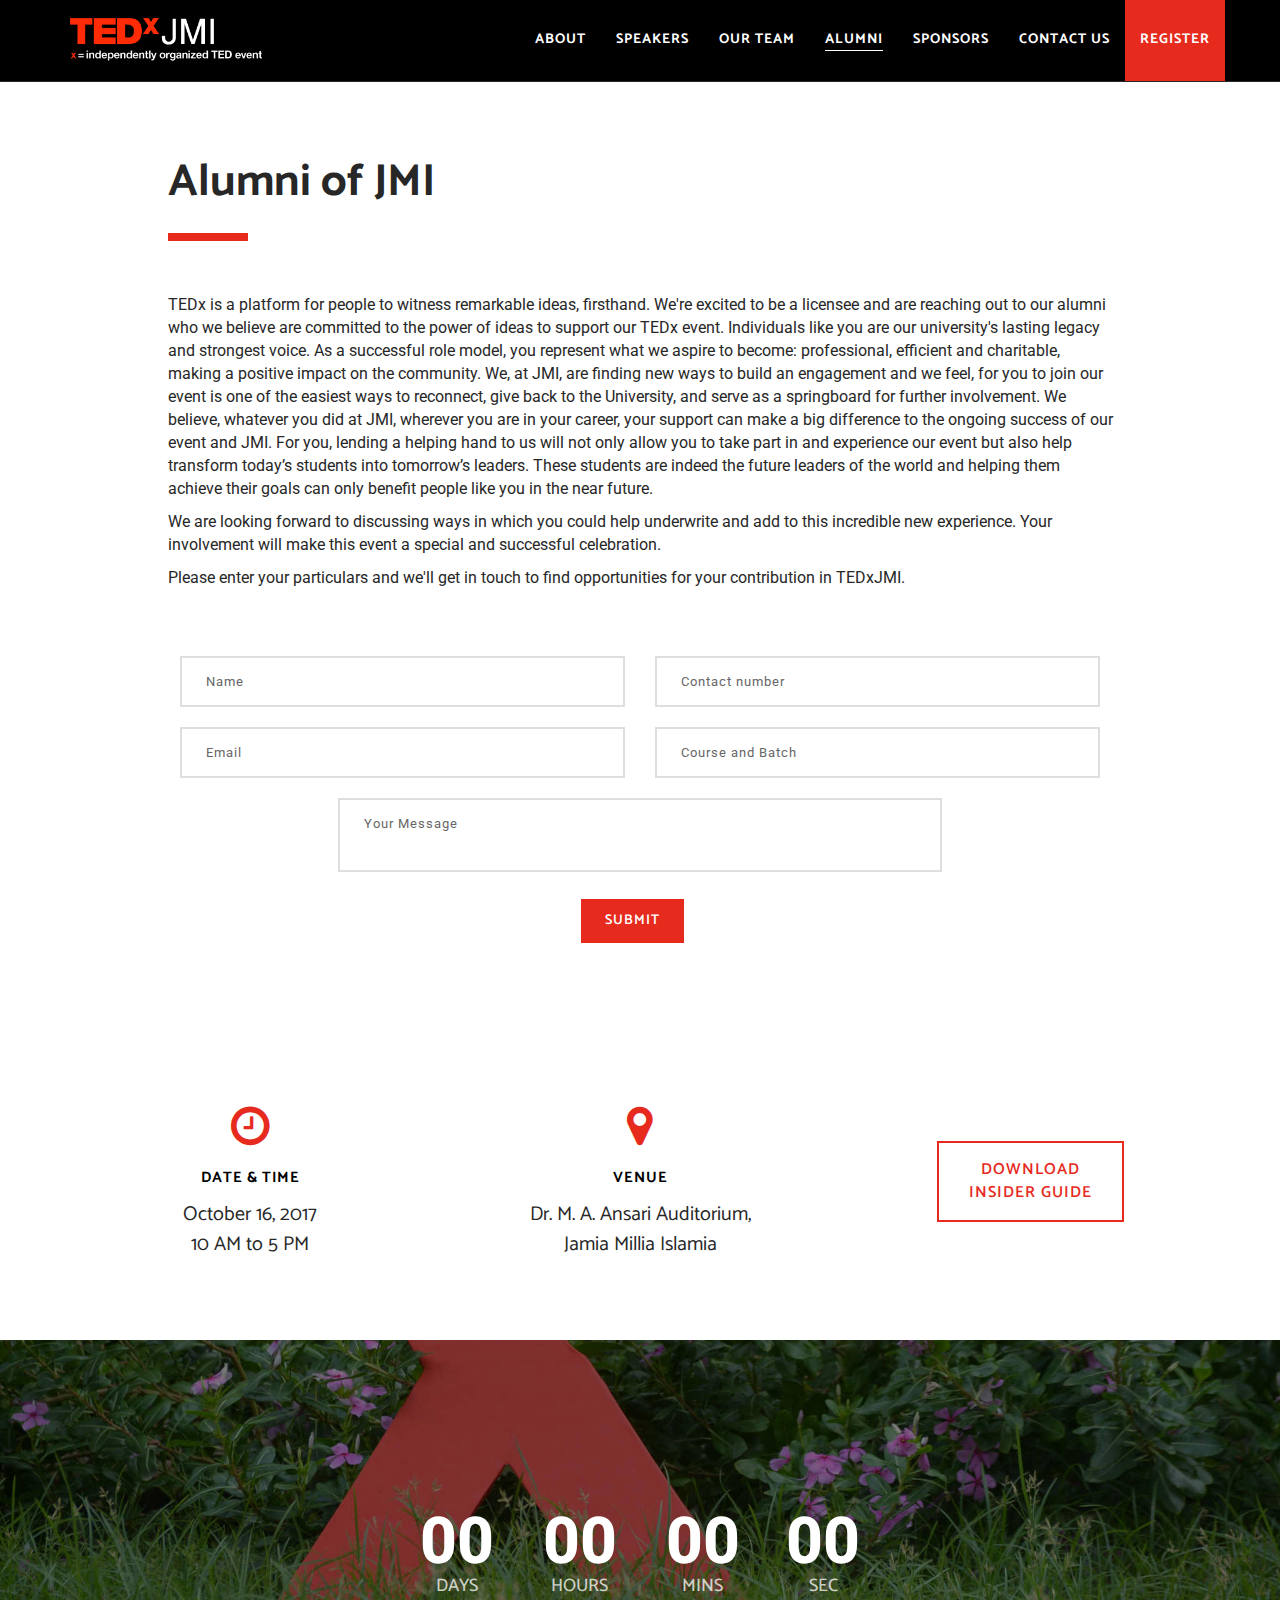
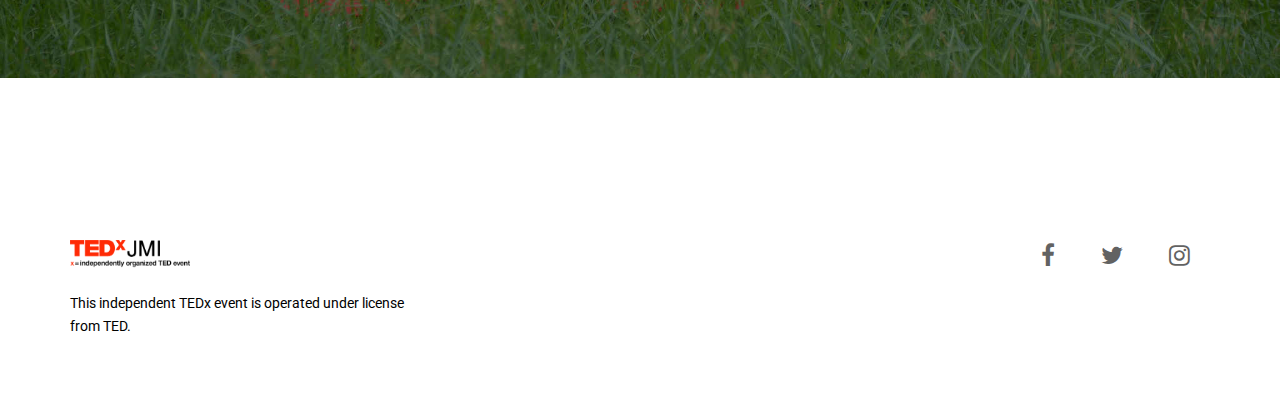
==== alumni/index.html @ 369f1b15 "Initial commit" ====
<!--
 _____ _____ ____          _ __  __ ___
|_   _| ____|  _ \__  __  | |  \/  |_ _|
  | | |  _| | | | \ \/ /  | | |\/| || |
  | | | |___| |_| |>  < |_| | |  | || |
  |_| |_____|____//_/\_\___/|_|  |_|___|

Event website by Syed Faheel Ahmad (github.com/faheel)
-->

<!DOCTYPE html>
<!--[if lt IE 7]>      <html class="no-js lt-ie9 lt-ie8 lt-ie7" lang="en"> <![endif]-->
<!--[if IE 7]>         <html class="no-js lt-ie9 lt-ie8" lang="en"> <![endif]-->
<!--[if IE 8]>         <html class="no-js lt-ie9" lang="en"> <![endif]-->
<!--[if gt IE 8]><!-->
<html class="no-js" lang="en">
<!--<![endif]-->

<head>
  <meta charset="utf-8">
  <meta name="viewport" content="width=device-width, initial-scale=1.0, maximum-scale=1">
  <meta http-equiv="X-UA-Compatible" content="IE=edge">

  <!-- Title, icon, description and keywords -->
  <title>Alumni of JMI | TEDxJMI</title>
  <link rel="shortcut icon" href="../res/images/favicon.ico">
  <meta name="description" content="Alumni of JMI. TEDxJMI, x = independently organised TED event. Igniting Minds. This October, at Jamia Millia Islamia.">
  <meta name="keywords" content="TEDx, JMI, Jamia Millia Islamia, New Delhi, event, talks">

  <!-- Social media tags -->
  <!-- Open Graph -->
  <meta property="og:title" content="Alumni of JMI">
  <meta property="og:description" content="TEDxJMI - Igniting Minds. This October, at Jamia Millia Islamia.">
  <meta property="og:image" content="https://tedxjmi.com/res/images/logos/light-social.jpg">
  <meta property="og:url" content="https://tedxjmi.com/alumni">
  <!-- Twitter -->
  <meta name="twitter:card" content="summary_large_image">
  <meta name="twitter:site" content="@TEDx_JMI">
  <!-- Google+ -->
  <meta itemprop="name" content="Alumni of JMI">
  <meta itemprop="description" content="TEDxJMI - Igniting Minds. This October, at Jamia Millia Islamia.">
  <meta itemprop="image" content="https://tedxjmi.com/res/images/logos/light-social.jpg">

  <!-- Browser themes -->
  <meta name="theme-color" content="#000">

  <!-- Bootstrap -->
  <link rel="stylesheet" href="../res/css/bootstrap.min.css">

  <!-- Font Icons -->
  <link rel="stylesheet" href="../res/css/font-awesome.min.css">

  <!-- Plugins -->
  <link rel="stylesheet" href="../res/css/flickity.min.css">
  <link rel="stylesheet" href="../res/css/magnific-popup.css">

  <!-- Main styles -->
  <link rel="stylesheet" href="../res/css/main.css">
  <link rel="stylesheet" href="../res/css/style.css">

  <!-- Color skin -->
  <link rel="stylesheet" href="../res/css/color_red.css">

  <!-- Modernizr JS for IE8 support of HTML5 elements and media queries -->
  <!--[if lt IE 8]>
  <script src="../res/js/modernizr.min.js"></script>
  <![endif]-->
</head>

<body id="page-top">
  <!-- Navigation Start -->
  <nav id="navigation" class="navbar navbar-fixed-top navbar-dark">
    <div class="container">
      <div class="row">
        <div class="navbar-header col-lg-3">
          <button type="button" class="navbar-toggle collapsed" data-toggle="collapse" data-target="#navbar">
            <span class="sr-only">Toggle navigation</span>
            <span class="icon-bar"></span>
            <span class="icon-bar"></span>
            <span class="icon-bar"></span>
          </button>

          <a class="navbar-brand font-family-alt letter-spacing-1 text-extra-large text-uppercase" href="/">
            <img class="logo-navbar-dark" src="../res/images/logos/dark.png" alt=""/>
            <img class="logo-navbar-white" src="../res/images/logos/light.png" alt=""/>
          </a>
        </div>
        <!-- //.navbar-header -->

        <div id="navbar" class="navbar-collapse collapse col-lg-9 pull-right">
          <ul class="nav navbar-nav font-family-alt letter-spacing-1 text-uppercase font-weight-700">
            <li><a href="/" class="line-height-unset">About</a></li>
            <li><a href="/speakers/" class="line-height-unset">Speakers</a></li>
            <li><a href="/our-team/" class="line-height-unset">Our Team</a></li>
            <li><a href="#page-top" class="page-scroll">Alumni</a></li>
            <li><a href="/sponsors/" class="line-height-unset">Sponsors</a></li>
            <li><a href="/contact/" class="line-height-unset">Contact Us</a></li>
            <li class="bg-base-color">
              <a href="/register/" class="line-height-unset width-100">
                Register
              </a>
            </li>
          </ul>
        </div>
        <!-- //.navbar-collapse -->
      </div>
      <!-- //.row -->
    </div>
    <!-- //.container -->
  </nav>
  <!-- //Navigation End -->



  <!-- Section - Alumni Start -->
  <section id="alumni" class="bg-white">
    <div class="container">
      <div class="row no-padding-rl">
        <div class="col-md-10 col-md-offset-1">
          <h2 class="font-family-alt font-weight-700 sm-title-large title-extra-large-2 text-gray-dark-2">
            Alumni of JMI
          </h2>
          <span class="bg-base-color xs-margin-6 xs-no-margin-rl margin-3 no-margin-rl separator-line-extra-thick-long"></span>

          <br>
          <div class="text-gray-dark-2">
            <p>TEDx is a platform for people to witness remarkable ideas, firsthand.
            We're excited to be a  licensee and are reaching out to our alumni who
            we believe are committed to the power of ideas to support our TEDx event.
            Individuals like you are our university's lasting legacy and strongest
            voice. As a successful role model, you represent what we aspire to
            become: professional, efficient and charitable, making a positive impact
            on the community. We, at JMI, are finding new ways to build an engagement
            and we feel, for you to join our event is one of the easiest ways to
            reconnect, give back to the University, and serve as a springboard for
            further involvement. We believe, whatever you did at JMI, wherever you
            are in your career, your support can make a big difference to the ongoing
            success of our event and JMI. For you, lending a helping hand to us
            will not only allow you to take part in and experience our event but
            also help transform today’s students into tomorrow’s leaders. These
            students are indeed the future leaders of the world and helping them
            achieve their goals can only benefit people like you in the near future.</p>

            <p>We are looking forward to discussing ways in which you could help underwrite
            and add to this incredible new experience. Your involvement will make
            this event a special and successful celebration.</p>

            <p>Please enter your particulars and we'll get in touch to find opportunities
            for your contribution in TEDxJMI.</p>
          </div>
        </div>
        <!-- //.col-md-10 -->
      </div>
      <!-- //.row -->

      <div class="row margin-5 no-margin-rl no-margin-bottom">
        <div class="col-md-10 col-md-offset-1">

          <form name="alumni" action="thank-you" method="post" netlify>
            <div class="row">
              <div class="col-sm-6">
                <input type="text" placeholder="Name" name="name" required>
                <input type="email" placeholder="Email" name="email" required>
              </div>
              <!-- //.col-md-6 -->

              <div class="col-sm-6">
                <input type="text" placeholder="Contact number" name="phone" required>
                <input type="text" placeholder="Course and Batch" name="course-and-batch" required>
              </div>
              <!-- //.col-md-6 -->
            </div>
            <!-- //.row -->

            <div class="row">
              <div class="col-sm-8 col-sm-offset-2">
                <textarea placeholder="Your Message" name="message" required></textarea>
              </div>
              <!-- //.col-md-6 -->
            </div>
            <!-- //.row -->

            <div class="row text-center">
              <button type="submit" class="btn btn-base-color btn-medium">
                Submit
              </button>
            </div>
            <!-- //.row -->
          </form>
        </div>
        <!-- //.col-md-10 -->
      </div>
      <!-- //.row -->
    </div>
    <!-- //.container -->
  </section>
  <!-- //Section - Alumni End -->



  <!-- Section - Event banner start -->
  <section id="event-banner" class="bg-white pull-up">
    <div class="container">
      <div class="row">
        <div class="col-sm-4 text-center">
          <i class="fa fa-clock-o display-block text-base-color title-extra-large-2"></i>
          <span class="display-block font-family-alt font-weight-700 letter-spacing-1 margin-5 no-margin-bottom no-margin-rl text-large text-uppercase">
            Date &amp; Time
          </span>
          <p class="margin-3 font-family-alt no-margin-bottom no-margin-rl title-small text-gray-dark-2">
            October 16, 2017<br>
            10 AM to 5 PM
          </p>
        </div>
        <!-- //.col-sm-4 -->

        <div class="col-sm-4 xs-margin-8 xs-no-margin-bottom xs-no-margin-rl text-center">
          <i class="fa fa-map-marker display-block text-base-color title-extra-large-2"></i>
          <span class="display-block font-family-alt font-weight-700 letter-spacing-1 margin-5 no-margin-bottom no-margin-rl text-large text-uppercase">
            Venue
          </span>
          <p class="margin-3 font-family-alt no-margin-bottom no-margin-rl title-small text-gray-dark-2">
            Dr. M. A. Ansari Auditorium,<br>
            Jamia Millia Islamia
          </p>
        </div>
        <!-- //.col-sm-4 -->

        <div id="banner-registration" class="col-sm-4 xs-margin-8 xs-no-margin-bottom xs-no-margin-rl text-center">
          <a href="/res/insider_guide.pdf" class="btn btn-outline-base-color sm-btn-medium btn-large no-margin-rl">
            <span>Download<br>insider guide</span>
          </a>
        </div>
        <!-- //.col-sm-4 -->
      </div>
      <!-- //.row -->
    </div>
  </section>
  <!-- //Section - Event banner end -->



  <!-- Section - Parallax banner start -->
  <section id="home-bg-parallax" class="height-50 no-padding overflow-hidden width-100">
    <!-- BG Parallax -->
    <div class="bg-parallax bg-overlay-black-5 width-100"></div>

    <div class="display-table height-100 position-absolute position-top position-left width-100">
      <div class="display-table-cell vertical-align-middle">
        <div class="container">
          <div class="row">
            <div class="countdown-timer">
              <div class="days">
                <span class="value">00</span>
                <span class="label">DAYS</span>
              </div>
              <div class="hours">
                <span class="value">00</span>
                <span class="label">HOURS</span>
              </div>
              <div class="minutes">
                <span class="value">00</span>
                <span class="label">MINS</span>
              </div>
              <div class="seconds">
                <span class="value">00</span>
                <span class="label">SEC</span>
              </div>
            </div>
          </div>
          <!-- //.row -->
        </div>
        <!-- //.container -->
      </div>
      <!-- //.display-table-cell -->
    </div>
    <!-- //.display-table -->
  </section>
  <!-- //Section - Parallax banner end -->



  <!-- Footer Start -->
  <footer class="footer bg-white">
    <div class="container">
      <div class="row">
        <div class="col-sm-4">
          <div class="footer-logo xs-text-center">
            <img src="../res/images/logos/light.png" alt="">
          </div>
          <!-- //.footer-logo -->
          <p class="disclaimer xs-text-center">
            This independent TEDx event is operated under license from TED.
          </p>
          <!-- //.disclaimer -->
        </div>
        <!-- //.col-sm-4 -->

        <div class="col-sm-8">
          <div class="footer-social text-right">
            <ul class="list-inline list-unstyled no-margin xs-text-center xs-title-small title-medium">
              <li><a href="https://www.facebook.com/tedxjmi/"><i class="fa fa-facebook"></i></a></li>
              <li><a href="https://twitter.com/TEDx_JMI"><i class="fa fa-twitter"></i></a></li>
              <li><a href="https://www.instagram.com/tedxjmi/"><i class="fa fa-instagram"></i></a></li>
            </ul>
          </div>
          <!-- //.footer-social -->
        </div>
        <!-- //.col-sm-8 -->
      </div>
      <!-- //.row -->
    </div>
    <!-- //.container -->
  </footer>
  <!-- //Footer End -->


  <!-- Scroll to top -->
  <a href="#page-top" class="page-scroll scroll-to-top"><i class="fa fa-angle-up"></i></a>


  <!-- jQuery -->
  <script src="../res/js/jquery.min.js"></script>

  <!-- Bootstrap -->
  <script src="../res/js/bootstrap.min.js"></script>

  <!-- Plugins -->
  <script src="../res/js/pace.min.js"></script>
  <script src="../res/js/debouncer.min.js"></script>
  <script src="../res/js/jquery.easing.min.js"></script>
  <script src="../res/js/jquery.inview.min.js"></script>
  <script src="../res/js/jquery.matchHeight.js"></script>
  <script src="../res/js/isotope.pkgd.min.js"></script>
  <script src="../res/js/imagesloaded.pkgd.min.js"></script>
  <script src="../res/js/flickity.pkgd.min.js"></script>
  <script src="../res/js/jquery.magnific-popup.min.js"></script>
  <script src="../res/js/jquery.validate.min.js"></script>

  <!-- BG Parallax JS -->
  <script src="../res/js/TweenMax.min.js"></script>
  <script src="../res/js/ScrollMagic.min.js"></script>
  <script src="../res/js/animation.gsap.min.js"></script>

  <!-- Theme -->
  <script src="../res/js/main.js"></script>

  <!-- Countdown -->
  <script src="../res/js/jquery.countdown.min.js"></script>
  <script src="../res/js/countdown.js"></script>

</body>

</html>
---- res/css/main.css ----
@import url(https://fonts.googleapis.com/css?family=Roboto:300,400,700);
@import url(https://fonts.googleapis.com/css?family=Catamaran:400,700,900);

body,
html,
ul {
  margin: 0;
  padding: 0
}
ol {
  padding-left: 0
}

.features-box p,
img {
  -webkit-backface-visibility: hidden
}

body,
html {
  height: 100%
}

body {
  color: #000;
  font-family: Roboto, sans-serif;
  font-size: 14px;
  -webkit-font-smoothing: antialiased;
  line-height: 23px;
  overflow-x: hidden
}

p {
  font-size: 16px
}

a,
a:active {
  color: #626262;
  text-decoration: none
}

a:focus,
a:hover {
  color: #272727;
  text-decoration: none
}

a:focus {
  outline: 0!important
}

img {
  height: auto;
  max-width: 100%
}

video {
  background-size: cover;
  display: table-cell;
  vertical-align: middle;
  width: 100%
}

dl,
ol,
ul {
  list-style-position: outside
}

ul {
  list-style: none
}

iframe {
  border: 0
}

input,
select,
textarea {
  letter-spacing: 1px;
  margin: 0 0 20px;
  max-width: 100%;
  padding: 8px 15px;
  resize: none;
  width: 100%;
  border: 2px solid rgba(0, 0, 0, .13)!important;
  font-size: 13px
}

input[type=button],
input[type=text],
input[type=email],
input[type=search],
input[type=password],
input[type=submit],
select,
textarea {
  -webkit-appearance: none;
  -moz-appearance: none;
  appearance: none;
  border-radius: 0;
  -webkit-transition: border .2s ease-in-out;
  -moz-transition: border .2s ease-in-out;
  -o-transition: border .2s ease-in-out;
  transition: border .2s ease-in-out;
  padding: 12px 24px
}

input:focus,
textarea:focus {
  border: 1px solid #989898;
  outline: 0
}

input[type=submit] {
  width: auto
}

select {
  color: #272727;
  outline: 0
}

select::-ms-expand {
  display: none
}

.select-wrapper {
  background: url(../images/icons/select-arrow.png) 97% 50% no-repeat #fff;
  box-shadow: none;
  margin-bottom: 20px;
  overflow: hidden;
  width: 100%
}

.select-wrapper select {
  background-color: transparent;
  background-image: none;
  cursor: pointer;
  margin-bottom: 0
}

form .error {
  border-color: #c00!important
}

form label.error {
  display: none!important
}

::selection {
  background: #dfdfdf;
  color: #000
}

::-moz-selection {
  background: #dfdfdf;
  color: #000
}

::-webkit-input-placeholder {
  color: #666!important;
  font-size: 13px;
  text-overflow: ellipsis
}

:-moz-placeholder {
  color: #666!important;
  font-size: 13px;
  opacity: 1;
  text-overflow: ellipsis
}

:-ms-input-placeholder {
  color: #666!important;
  font-size: 13px;
  opacity: 1;
  text-overflow: ellipsis
}

::-webkit-scrollbar {
  width: 12px
}

::-webkit-scrollbar-track {
  -webkit-box-shadow: inset 0 0 6px rgba(0, 0, 0, .3);
  -moz-box-shadow: inset 0 0 6px rgba(0, 0, 0, .3);
  box-shadow: inset 0 0 6px rgba(0, 0, 0, .3)
}

::-webkit-scrollbar-thumb {
  background: rgba(210, 210, 210, .8);
  -webkit-box-shadow: inset 0 0 6px rgba(0, 0, 0, .5);
  -moz-box-shadow: inset 0 0 6px rgba(0, 0, 0, .5);
  box-shadow: inset 0 0 6px rgba(0, 0, 0, .5)
}

::-webkit-scrollbar-thumb:window-inactive {
  background: rgba(210, 210, 210, .4)
}

h1,
h2,
h3,
h4,
h5,
h6 {
  margin: 0;
  padding: 0
}

.text-extra-small {
  font-size: 10px!important;
  line-height: 15px!important
}

.text-small {
  font-size: 11px!important;
  line-height: 20px!important
}

.text-medium {
  font-size: 14px!important;
  line-height: 22px!important
}

.text-large {
  font-size: 15px!important;
  line-height: 24px!important
}

.text-extra-large {
  font-size: 18px!important;
  line-height: 26px!important
}

.title-small {
  font-size: 20px!important;
  line-height: 30px!important
}

.title-medium {
  font-size: 24px!important;
  line-height: 32px!important
}

.title-large {
  font-size: 28px!important;
  line-height: 34px!important
}

.title-extra-large {
  font-size: 35px!important;
  line-height: 38px!important
}

.title-extra-large-2 {
  font-size: 45px!important;
  line-height: 45px!important
}

.title-extra-large-3 {
  font-size: 50px!important;
  line-height: 50px!important
}

.title-extra-large-4 {
  font-size: 70px!important;
  line-height: 70px!important
}

.title-extra-large-5 {
  font-size: 80px!important;
  line-height: 80px!important
}

.title-big {
  font-size: 100px!important;
  line-height: 100px!important
}

.title-big-2 {
  font-size: 125px!important;
  line-height: 125px!important
}

.title-big-3 {
  font-size: 150px!important;
  line-height: 150px!important
}

.font-family-base {
  font-family: Roboto, sans-serif!important
}

.btn,
.font-family-alt {
  font-family: Catamaran, sans-serif!important
}

.font-weight-100 {
  font-weight: 100!important
}

.font-weight-300 {
  font-weight: 300!important
}

.font-weight-400 {
  font-weight: 400!important
}

.font-weight-600 {
  font-weight: 600!important
}

.font-weight-700 {
  font-weight: 700!important
}

.font-weight-900 {
  font-weight: 900!important
}

.letter-spacing-1 {
  letter-spacing: 1px!important
}

.letter-spacing-2 {
  letter-spacing: 2px!important
}

.letter-spacing-3 {
  letter-spacing: 3px!important
}

.letter-spacing-4 {
  letter-spacing: 4px!important
}

.letter-spacing-5 {
  letter-spacing: 5px!important
}

.letter-spacing-6 {
  letter-spacing: 6px!important
}

.letter-spacing-7 {
  letter-spacing: 7px!important
}

.letter-spacing-8 {
  letter-spacing: 8px!important
}

.letter-spacing-9 {
  letter-spacing: 9px!important
}

.letter-spacing-10 {
  letter-spacing: 10px!important
}

.no-letter-spacing {
  letter-spacing: 0!important
}

.line-height-none {
  line-height: 0!important
}

.line-height-unset {
  line-height: unset!important
}

.text-decoration-line-through {
  text-decoration: line-through!important
}

.text-decoration-underline {
  text-decoration: underline!important
}

.text-transform-none {
  text-transform: none!important
}

.text-transform-unset {
  text-transform: unset!important
}

.word-wrap {
  word-wrap: break-word
}

.bg-cover,
.bg-fix,
.bg-parallax {
  background-repeat: no-repeat!important;
  overflow: hidden;
  background-position: center center!important;
  position: relative;
  background-size: cover!important
}

.bg-fix {
  -webkit-animation-duration: 0s;
  -webkit-animation-fill-mode: none;
  background-attachment: fixed!important
}

.bg-parallax {
  height: 150%;
  top: -75%
}

.bg-position-top {
  background-position: right top!important
}

.bg-position-right {
  background-position: right center!important
}

.bg-position-left {
  background-position: left center!important
}

.bg-hover-transparent:hover {
  background-color: transparent!important
}

.bg-overlay-black-1,
.bg-overlay-black-2,
.bg-overlay-black-3,
.bg-overlay-black-4,
.bg-overlay-black-5,
.bg-overlay-black-6,
.bg-overlay-black-7,
.bg-overlay-black-8,
.bg-overlay-black-9,
.bg-overlay-gray-1,
.bg-overlay-gray-2,
.bg-overlay-gray-3,
.bg-overlay-gray-4,
.bg-overlay-gray-5,
.bg-overlay-gray-6,
.bg-overlay-gray-7,
.bg-overlay-gray-8,
.bg-overlay-gray-9 {
  position: relative
}

.bg-overlay-black-1:before,
.bg-overlay-black-2:before,
.bg-overlay-black-3:before,
.bg-overlay-black-4:before,
.bg-overlay-black-5:before,
.bg-overlay-black-6:before,
.bg-overlay-black-7:before,
.bg-overlay-black-8:before,
.bg-overlay-black-9:before,
.bg-overlay-gray-1:before,
.bg-overlay-gray-2:before,
.bg-overlay-gray-3:before,
.bg-overlay-gray-4:before,
.bg-overlay-gray-5:before,
.bg-overlay-gray-6:before,
.bg-overlay-gray-7:before,
.bg-overlay-gray-8:before,
.bg-overlay-gray-9:before {
  content: '';
  display: block;
  height: 100%;
  left: 0;
  position: absolute;
  top: 0;
  width: 100%
}

.bg-overlay-black-1:before {
  background: rgba(0, 0, 0, .1)!important
}

.bg-overlay-black-2:before {
  background: rgba(0, 0, 0, .2)!important
}

.bg-overlay-black-3:before {
  background: rgba(0, 0, 0, .3)!important
}

.bg-overlay-black-4:before {
  background: rgba(0, 0, 0, .4)!important
}

.bg-overlay-black-5:before {
  background: rgba(0, 0, 0, .5)!important
}

.bg-overlay-black-6:before {
  background: rgba(0, 0, 0, .6)!important
}

.bg-overlay-black-7:before {
  background: rgba(0, 0, 0, .7)!important
}

.bg-overlay-black-8:before {
  background: rgba(0, 0, 0, .8)!important
}

.bg-overlay-black-9:before {
  background: rgba(0, 0, 0, .9)!important
}

.bg-overlay-gray-1:before {
  background: rgba(37, 37, 37, .1)!important
}

.bg-overlay-gray-2:before {
  background: rgba(37, 37, 37, .2)!important
}

.bg-overlay-gray-3:before {
  background: rgba(37, 37, 37, .3)!important
}

.bg-overlay-gray-4:before {
  background: rgba(37, 37, 37, .4)!important
}

.bg-overlay-gray-5:before {
  background: rgba(37, 37, 37, .5)!important
}

.bg-overlay-gray-6:before {
  background: rgba(37, 37, 37, .6)!important
}

.bg-overlay-gray-7:before {
  background: rgba(37, 37, 37, .7)!important
}

.bg-overlay-gray-8:before {
  background: rgba(37, 37, 37, .8)!important
}

.bg-overlay-gray-9:before {
  background: rgba(37, 37, 37, .9)!important
}

.border {
  border: 1px solid rgba(0, 0, 0, .1)!important
}

.border-top {
  border-top: 1px solid rgba(0, 0, 0, .1)
}

.border-right {
  border-right: 1px solid rgba(0, 0, 0, .1)
}

.border-bottom {
  border-bottom: 1px solid rgba(0, 0, 0, .1)
}

.border-left {
  border-left: 1px solid rgba(0, 0, 0, .1)
}

.border-thick {
  border-width: 2px!important
}

.border-medium-thick {
  border-width: 3px!important
}

.border-extra-thick {
  border-width: 4px!important
}

.no-border-tb,
.no-border-top {
  border-top: none!important
}

.no-border-bottom,
.no-border-tb {
  border-bottom: none!important
}

.no-border-right,
.no-border-rl {
  border-right: none!important
}

.no-border-left,
.no-border-rl {
  border-left: none!important
}

.border-circle {
  border-radius: 50%!important
}

.border-round {
  border-radius: 3px!important
}

.no-border {
  border: none!important
}

.no-border-radius {
  border-radius: 0!important
}

.button {
  margin-top: 0;
  margin-bottom: 0
}

.btn {
  border: 2px solid transparent;
  border-radius: 0;
  display: inline-block;
  font-size: 12px;
  font-weight: 600;
  letter-spacing: 1px;
  margin-right: 15px;
  padding: 8px 20px 9px;
  text-transform: uppercase;
  width: auto;
  -webkit-transition: all .2s ease-in-out;
  -moz-transition: all .2s ease-in-out;
  -o-transition: all .2s ease-in-out;
  transition: all .2s ease-in-out
}

.btn:hover {
  background-color: transparent
}

.btn:focus {
  border-width: 2px!important
}

.btn i {
  margin-right: 5px
}

.btn-round {
  border-radius: 4px!important
}

.btn.btn-extra-small {
  font-size: 9px;
  padding: 4px 12px 3px
}

.btn.btn-small {
  font-size: 11px;
  padding: 5px 14px
}

.btn.btn-medium {
  font-size: 14px;
  padding: 10px 22px
}

.btn.btn-large {
  font-size: 16px;
  padding: 16px 30px
}

.btn.btn-extra-large {
  font-size: 18px;
  padding: 18px 35px
}

.btn.btn-hover-transparent:hover {
  background-color: transparent!important
}

.btn.btn-border-thin,
.btn.btn-border-thin:focus {
  border-width: 1px!important
}

.btn.btn-border-thick,
.btn.btn-border-thick:focus {
  border-width: 4px!important
}

.display-block {
  display: block!important
}

.display-inherit {
  display: inherit!important
}

.display-inline {
  display: inline!important
}

.display-inline-block {
  display: inline-block!important
}

.display-none {
  display: none!important
}

.display-table {
  display: table!important
}

.display-table-cell {
  display: table-cell!important
}

.ease {
  -webkit-transition: all .2s ease-in-out;
  -moz-transition: all .2s ease-in-out;
  -o-transition: all .2s ease-in-out;
  transition: all .2s ease-in-out
}

.title-sideline-base-color,
.title-sideline-black,
.title-sideline-blue,
.title-sideline-gray,
.title-sideline-gray-dark,
.title-sideline-gray-dark-2,
.title-sideline-gray-light,
.title-sideline-gray-light-2,
.title-sideline-green,
.title-sideline-green-2,
.title-sideline-orange,
.title-sideline-orange-2,
.title-sideline-pink,
.title-sideline-purple,
.title-sideline-red,
.title-sideline-white,
.title-sideline-white-2,
.title-sideline-white-3,
.title-strikethrough-base-color,
.title-strikethrough-black,
.title-strikethrough-blue,
.title-strikethrough-gray,
.title-strikethrough-gray-dark,
.title-strikethrough-gray-dark-2,
.title-strikethrough-gray-light,
.title-strikethrough-gray-light-2,
.title-strikethrough-green,
.title-strikethrough-green-2,
.title-strikethrough-orange,
.title-strikethrough-orange-2,
.title-strikethrough-pink,
.title-strikethrough-purple,
.title-strikethrough-red,
.title-strikethrough-white,
.title-strikethrough-white-2,
.title-strikethrough-white-3,
.title-underline-base-color,
.title-underline-black,
.title-underline-blue,
.title-underline-gray,
.title-underline-gray-dark,
.title-underline-gray-dark-2,
.title-underline-gray-light,
.title-underline-gray-light-2,
.title-underline-green,
.title-underline-green-2,
.title-underline-orange,
.title-underline-orange-2,
.title-underline-pink,
.title-underline-purple,
.title-underline-red,
.title-underline-thick-base-color,
.title-underline-thick-black,
.title-underline-thick-blue,
.title-underline-thick-gray,
.title-underline-thick-gray-dark,
.title-underline-thick-gray-dark-2,
.title-underline-thick-gray-light,
.title-underline-thick-gray-light-2,
.title-underline-thick-green,
.title-underline-thick-green-2,
.title-underline-thick-orange,
.title-underline-thick-orange-2,
.title-underline-thick-pink,
.title-underline-thick-purple,
.title-underline-thick-red,
.title-underline-thick-white,
.title-underline-thick-white-2,
.title-underline-thick-white-3,
.title-underline-white,
.title-underline-white-2,
.title-underline-white-3 {
  display: inline-block
}

.title-sideline-base-color,
.title-sideline-black,
.title-sideline-blue,
.title-sideline-gray,
.title-sideline-gray-dark,
.title-sideline-gray-dark-2,
.title-sideline-gray-light,
.title-sideline-gray-light-2,
.title-sideline-green,
.title-sideline-green-2,
.title-sideline-orange,
.title-sideline-orange-2,
.title-sideline-pink,
.title-sideline-purple,
.title-sideline-red,
.title-sideline-white,
.title-sideline-white-2,
.title-sideline-white-3,
.title-strikethrough-base-color,
.title-strikethrough-black,
.title-strikethrough-blue,
.title-strikethrough-gray,
.title-strikethrough-gray-dark,
.title-strikethrough-gray-dark-2,
.title-strikethrough-gray-light,
.title-strikethrough-gray-light-2,
.title-strikethrough-green,
.title-strikethrough-green-2,
.title-strikethrough-orange,
.title-strikethrough-orange-2,
.title-strikethrough-pink,
.title-strikethrough-purple,
.title-strikethrough-red,
.title-strikethrough-white,
.title-strikethrough-white-2,
.title-strikethrough-white-3 {
  position: relative
}

.title-underline-base-color,
.title-underline-black,
.title-underline-blue,
.title-underline-gray,
.title-underline-gray-dark,
.title-underline-gray-dark-2,
.title-underline-gray-light,
.title-underline-gray-light-2,
.title-underline-green,
.title-underline-green-2,
.title-underline-orange,
.title-underline-orange-2,
.title-underline-pink,
.title-underline-purple,
.title-underline-red,
.title-underline-white,
.title-underline-white-2,
.title-underline-white-3 {
  border-bottom: 2px solid transparent;
  padding-bottom: 3px
}

.title-underline-thick-base-color,
.title-underline-thick-black,
.title-underline-thick-blue,
.title-underline-thick-gray,
.title-underline-thick-gray-dark,
.title-underline-thick-gray-dark-2,
.title-underline-thick-gray-light,
.title-underline-thick-gray-light-2,
.title-underline-thick-green,
.title-underline-thick-green-2,
.title-underline-thick-orange,
.title-underline-thick-orange-2,
.title-underline-thick-pink,
.title-underline-thick-purple,
.title-underline-thick-red,
.title-underline-thick-white,
.title-underline-thick-white-2,
.title-underline-thick-white-3 {
  border-bottom: 5px solid transparent;
  padding-bottom: 4px
}

.title-sideline-base-color,
.title-sideline-black,
.title-sideline-blue,
.title-sideline-gray,
.title-sideline-gray-dark,
.title-sideline-gray-dark-2,
.title-sideline-gray-light,
.title-sideline-gray-light-2,
.title-sideline-green,
.title-sideline-green-2,
.title-sideline-orange,
.title-sideline-orange-2,
.title-sideline-pink,
.title-sideline-purple,
.title-sideline-red,
.title-sideline-white,
.title-sideline-white-2,
.title-sideline-white-3 {
  padding: 0
}

.title-sideline-base-color:before,
.title-sideline-black:before,
.title-sideline-blue:before,
.title-sideline-gray-dark-2:before,
.title-sideline-gray-dark:before,
.title-sideline-gray-light-2:before,
.title-sideline-gray-light:before,
.title-sideline-gray:before,
.title-sideline-green-2:before,
.title-sideline-green:before,
.title-sideline-orange-2:before,
.title-sideline-orange:before,
.title-sideline-pink:before,
.title-sideline-purple:before,
.title-sideline-red:before,
.title-sideline-white-2:before,
.title-sideline-white-3:before,
.title-sideline-white:before {
  content: '';
  margin-top: -2px;
  position: absolute;
  left: -20px;
  top: 50%;
  width: 12px;
  height: 4px
}

.title-strikethrough-base-color:before,
.title-strikethrough-black:before,
.title-strikethrough-blue:before,
.title-strikethrough-gray-dark-2:before,
.title-strikethrough-gray-dark:before,
.title-strikethrough-gray-light-2:before,
.title-strikethrough-gray-light:before,
.title-strikethrough-gray:before,
.title-strikethrough-green-2:before,
.title-strikethrough-green:before,
.title-strikethrough-orange-2:before,
.title-strikethrough-orange:before,
.title-strikethrough-pink:before,
.title-strikethrough-purple:before,
.title-strikethrough-red:before,
.title-strikethrough-white-2:before,
.title-strikethrough-white-3:before,
.title-strikethrough-white:before {
  content: '';
  display: block;
  margin-top: -1px;
  position: absolute;
  top: 50%;
  left: 0;
  width: 100%;
  height: 2px
}

.height-50 {
  height: 50%!important
}

.height-100 {
  height: 100%!important
}

.height-auto {
  height: auto!important
}

.min-height-100 {
  min-height: 100%
}

.img-box-shadow {
  box-shadow: 0 0 25px 0 rgba(0, 0, 0, .04)
}

.img-box-shadow-shallow {
  box-shadow: 0 0 20px 0 rgba(0, 0, 0, .06)
}

.img-box-shadow-wide {
  box-shadow: 0 23px 40px rgba(0, 0, 0, .2)
}

.margin-1 {
  margin: 1%!important
}

.margin-1-5 {
  margin: 1.5%!important
}

.margin-2 {
  margin: 2%!important
}

.margin-2-5 {
  margin: 2.5%!important
}

.margin-3 {
  margin: 3%!important
}

.margin-3-5 {
  margin: 3.5%!important
}

.margin-4 {
  margin: 4%!important
}

.margin-4-5 {
  margin: 4.5%!important
}

.margin-5 {
  margin: 5%!important
}

.margin-5-5 {
  margin: 5.5%!important
}

.margin-6 {
  margin: 6%!important
}

.margin-6-5 {
  margin: 6.5%!important
}

.margin-7 {
  margin: 7%!important
}

.margin-7-5 {
  margin: 7.5%!important
}

.margin-8 {
  margin: 8%!important
}

.margin-8-5 {
  margin: 8.5%!important
}

.margin-9 {
  margin: 9%!important
}

.margin-9-5 {
  margin: 9.5%!important
}

.margin-10 {
  margin: 10%!important
}

.margin-10-5 {
  margin: 10.5%!important
}

.margin-11 {
  margin: 11%!important
}

.margin-11-5 {
  margin: 11.5%!important
}

.margin-12 {
  margin: 12%!important
}

.margin-12-5 {
  margin: 12.5%!important
}

.margin-13 {
  margin: 13%!important
}

.margin-13-5 {
  margin: 13.5%!important
}

.margin-14 {
  margin: 14%!important
}

.margin-14-5 {
  margin: 14.5%!important
}

.margin-15 {
  margin: 15%!important
}

.margin-15-5 {
  margin: 15.5%!important
}

.margin-16 {
  margin: 16%!important
}

.margin-16-5 {
  margin: 16.5%!important
}

.margin-17 {
  margin: 17%!important
}

.margin-17-5 {
  margin: 17.5%!important
}

.margin-18 {
  margin: 18%!important
}

.margin-18-5 {
  margin: 18.5%!important
}

.margin-19 {
  margin: 19%!important
}

.margin-19-5 {
  margin: 19.5%!important
}

.margin-20 {
  margin: 20%!important
}

.margin-20-5 {
  margin: 20.5%!important
}

.no-margin-tb,
.no-margin-top {
  margin-top: 0!important
}

.no-margin-bottom,
.no-margin-tb {
  margin-bottom: 0!important
}

.margin-rl-auto {
  margin-right: auto!important;
  margin-left: auto!important
}

.margin-top-16p {
  margin-top: 16px;
}

.no-margin-right,
.no-margin-rl {
  margin-right: 0!important
}

.no-margin-left,
.no-margin-rl {
  margin-left: 0!important
}

.no-margin {
  margin: 0!important
}

.opacity-0 {
  opacity: 0!important
}

.opacity-1 {
  opacity: .1!important
}

.opacity-2 {
  opacity: .2!important
}

.opacity-3 {
  opacity: .3!important
}

.opacity-4 {
  opacity: .4!important
}

.opacity-5 {
  opacity: .5!important
}

.opacity-6 {
  opacity: .6!important
}

.opacity-7 {
  opacity: .7!important
}

.opacity-8 {
  opacity: .8!important
}

.opacity-9 {
  opacity: .9!important
}

.no-opacity {
  opacity: 1!important
}

.overflow-auto {
  overflow: auto!important
}

.overflow-hidden {
  overflow: hidden!important
}

.overflow-visible {
  overflow: visible!important
}

.padding-1 {
  padding: 1%!important
}

.padding-1-5 {
  padding: 1.5%!important
}

.padding-2 {
  padding: 2%!important
}

.padding-2-5 {
  padding: 2.5%!important
}

.padding-3 {
  padding: 3%!important
}

.padding-3-5 {
  padding: 3.5%!important
}

.padding-4 {
  padding: 4%!important
}

.padding-4-5 {
  padding: 4.5%!important
}

.padding-5 {
  padding: 5%!important
}

.padding-5-5 {
  padding: 5.5%!important
}

.padding-6 {
  padding: 6%!important
}

.padding-6-5 {
  padding: 6.5%!important
}

.padding-7 {
  padding: 7%!important
}

.padding-7-5 {
  padding: 7.5%!important
}

.padding-8 {
  padding: 8%!important
}

.padding-8-5 {
  padding: 8.5%!important
}

.padding-9 {
  padding: 9%!important
}

.padding-9-5 {
  padding: 9.5%!important
}

.padding-10 {
  padding: 10%!important
}

.padding-10-5 {
  padding: 10.5%!important
}

.padding-11 {
  padding: 11%!important
}

.padding-11-5 {
  padding: 11.5%!important
}

.padding-12 {
  padding: 12%!important
}

.padding-12-5 {
  padding: 12.5%!important
}

.padding-13 {
  padding: 13%!important
}

.padding-13-5 {
  padding: 13.5%!important
}

.padding-14 {
  padding: 14%!important
}

.padding-14-5 {
  padding: 14.5%!important
}

.padding-15 {
  padding: 15%!important
}

.padding-15-5 {
  padding: 15.5%!important
}

.padding-16 {
  padding: 16%!important
}

.padding-16-5 {
  padding: 16.5%!important
}

.padding-17 {
  padding: 17%!important
}

.padding-17-5 {
  padding: 17.5%!important
}

.padding-18 {
  padding: 18%!important
}

.padding-18-5 {
  padding: 18.5%!important
}

.padding-19 {
  padding: 19%!important
}

.padding-19-5 {
  padding: 19.5%!important
}

.padding-20 {
  padding: 20%!important
}

.padding-20-5 {
  padding: 20.5%!important
}

.padding-tb-9px {
  padding-top: 9px;
  padding-bottom: 9px
}

.no-padding-tb,
.no-padding-top {
  padding-top: 0!important
}

.no-padding-bottom,
.no-padding-tb {
  padding-bottom: 0!important
}

.padding-rl-13px {
  padding-right: 13px;
  padding-left: 13px
}

.no-padding-right,
.no-padding-rl {
  padding-right: 0!important
}

.no-padding-left,
.no-padding-rl {
  padding-left: 0!important
}

.no-padding {
  padding: 0!important
}

.position-absolute {
  position: absolute!important
}

.position-fixed {
  position: fixed!important
}

.position-relative {
  position: relative!important
}

.position-top {
  top: 0!important
}

.position-right {
  right: 0!important
}

.position-bottom {
  bottom: 0!important
}

.position-left {
  left: 0!important
}

.position-top-50 {
  top: 50%!important
}

.position-left-50 {
  left: 50%!important
}

.separator-line,
.separator-line-extra-thick,
.separator-line-extra-thick-full,
.separator-line-extra-thick-long,
.separator-line-full,
.separator-line-long,
.separator-line-medium-thick,
.separator-line-medium-thick-full,
.separator-line-medium-thick-long,
.separator-line-thick,
.separator-line-thick-full,
.separator-line-thick-long,
.separator-line-thin,
.separator-line-thin-full,
.separator-line-thin-long {
  display: block
}

.separator-line-thin,
.separator-line-thin-full,
.separator-line-thin-long {
  height: 1px
}

.separator-line,
.separator-line-full,
.separator-line-long {
  height: 2px
}

.separator-line-thick,
.separator-line-thick-full,
.separator-line-thick-long {
  height: 4px
}

.separator-line-medium-thick,
.separator-line-medium-thick-full,
.separator-line-medium-thick-long {
  height: 6px
}

.separator-line-extra-thick,
.separator-line-extra-thick-full,
.separator-line-extra-thick-long {
  height: 8px
}

.separator-line,
.separator-line-extra-thick,
.separator-line-medium-thick,
.separator-line-thick,
.separator-line-thin {
  width: 30px
}

.separator-line-extra-thick-long,
.separator-line-long,
.separator-line-medium-thick-long,
.separator-line-thick-long,
.separator-line-thin-long {
  width: 80px
}

.separator-line-extra-thick-full,
.separator-line-full,
.separator-line-medium-thick-full,
.separator-line-thick-full,
.separator-line-thin-full {
  width: 100%
}

.vertical-align-top {
  vertical-align: top!important
}

.vertical-align-middle {
  vertical-align: middle!important
}

.vertical-align-bottom {
  vertical-align: bottom!important
}

.width-20 {
  width: 20%!important
}

.width-25 {
  width: 25%!important
}

.width-50 {
  width: 50%!important
}

.width-100 {
  width: 100%!important
}

.width-auto {
  width: auto!important
}

.min-width-100 {
  min-width: 100%
}

.features-box:hover .show-on-hover:not(.disabled) {
  opacity: .8
}

.features-box .box-shadow-yes {
  -webkit-box-shadow: 5px 5px 30px 0 rgba(0, 0, 0, .03);
  -moz-box-shadow: 5px 5px 30px 0 rgba(0, 0, 0, .03);
  box-shadow: 5px 5px 30px 0 rgba(0, 0, 0, .03)
}

.features-box .show-on-hover {
  opacity: 0
}

.features-box .show-on-hover.active {
  opacity: .8
}

.carousel.carousel-fullscreen,
.carousel.carousel-fullscreen .flickity-viewport {
  height: 100%!important;
  width: 100%!important
}

.gallery-grid figcaption,
.gallery-grid figcaption .display-table,
.gallery-grid img {
  -webkit-transition: all .3s ease;
  -moz-transition: all .3s ease;
  -o-transition: all .3s ease;
  transition: all .3s ease
}

.gallery-wrapper {
  clear: both;
  width: 100%
}

.gallery-grid .item {
  float: left
}

.gallery-grid figure {
  overflow: hidden;
  position: relative;
  width: 100%;
  height: 100%
}

.gallery-grid figcaption {
  background-color: rgba(0, 0, 0, .6);
  height: 100%;
  opacity: 0;
  position: absolute;
  top: 0;
  left: 0;
  width: 100%
}

.gallery-grid figure:hover figcaption,
.mfp-bg {
  opacity: 1
}

.gallery-grid figcaption a {
  display: block;
  height: 100%;
  position: absolute;
  top: 0;
  left: 0;
  width: 100%
}

.gallery-grid figcaption .display-table {
  bottom: 0;
  margin-bottom: -100%;
  position: absolute;
  text-align: center;
  left: 0;
  width: 100%;
  height: 50%
}

.gallery-grid figcaption .display-table-cell {
  padding: 0 50px;
  vertical-align: middle
}

.gallery-grid img {
  display: block;
  position: relative;
  top: 0;
  width: 100%
}

.gallery-grid.grid-col-2 .item {
  width: 50%
}

.gallery-grid.grid-col-3 .item {
  width: 33.33%
}

.gallery-grid.grid-col-4 .item {
  width: 25%
}

.gallery-grid.gutter-small {
  margin-left: -11px
}

.gallery-grid.gutter-small .item {
  padding: 0 0 11px 11px
}

.gallery-grid.gutter-medium {
  margin-left: -22px
}

.gallery-grid.gutter-medium .item {
  padding: 0 0 22px 22px
}

.gallery-grid.gutter-wide {
  margin-left: -40px
}

.gallery-grid.gutter-wide .item {
  padding: 0 0 40px 40px
}

.gallery-grid figure a {
  cursor: url(../images/icons/zoom-in-white.png), pointer
}

.gallery-grid figure:hover img {
  transform: scale(1.2, 1.2);
  -webkit-transform: scale(1.2, 1.2);
  -ms-transform: scale(1.2, 1.2)
}

.gallery-grid figure:hover figcaption .display-table {
  margin-bottom: 0
}

.mfp-bg {
  background: #fefefe
}

.mfp-figure:after {
  -webkit-box-shadow: 0 50px 80px 0 rgba(0, 0, 0, .2);
  -moz-box-shadow: 0 50px 80px 0 rgba(0, 0, 0, .2);
  box-shadow: 0 50px 80px 0 rgba(0, 0, 0, .2)
}

.mfp-counter,
.mfp-title {
  font-family: Catamaran, sans-serif;
  font-size: 11px;
  font-weight: 700;
  text-transform: uppercase;
  letter-spacing: 1px
}

.mfp-counter-curr,
.mfp-title {
  color: #000
}

.mfp-counter {
  color: #626262
}

.mfp-iframe-holder .mfp-close,
.mfp-image-holder .mfp-close,
.navbar.navbar-white.shrink .navbar-brand,
.navbar.navbar-white.shrink .navbar-nav>li>a {
  color: #000
}

.mfp-zoom-out-cur,
.mfp-zoom-out-cur .mfp-image-holder .mfp-close {
  cursor: url(../images/icons/zoom-out-dark.png), -moz-zoom-out;
  cursor: url(../images/icons/zoom-out-dark.png), -webkit-zoom-out;
  cursor: url(../images/icons/zoom-out-dark.png), zoom-out
}

.mfp-arrow {
  height: 60px!important;
  margin-top: -30px!important;
  width: 60px!important
}

.mfp-arrow:after,
.mfp-arrow:before {
  display: none!important
}

.mfp-arrow-left,
.mfp-arrow-right {
  background-position: center center!important;
  background-repeat: no-repeat!important
}

.mfp-arrow-right {
  background-image: url(../images/icons/arrow-right-dark.png)!important;
  right: 25px!important
}

.mfp-arrow-left {
  background-image: url(../images/icons/arrow-left-dark.png)!important;
  left: 25px!important
}

.mfp-fade.mfp-bg,
.mfp-fade.mfp-wrap .mfp-content {
  -webkit-transition: all .15s ease-out;
  -moz-transition: all .15s ease-out;
  -o-transition: all .15s ease-out;
  transition: all .15s ease-out
}

.mfp-fade.mfp-bg,
.mfp-fade.mfp-bg.mfp-removing,
.mfp-fade.mfp-wrap .mfp-content,
.mfp-fade.mfp-wrap.mfp-removing .mfp-content {
  opacity: 0
}

.mfp-fade.mfp-bg.mfp-ready {
  opacity: .98
}

.mfp-fade.mfp-wrap.mfp-ready .mfp-content {
  opacity: 1
}

.pace {
  -webkit-pointer-events: none;
  pointer-events: none;
  -webkit-user-select: none;
  -moz-user-select: none;
  user-select: none
}

.pace-inactive {
  display: none
}

.pace .pace-progress {
  height: 3px;
  position: fixed;
  right: 100%;
  top: 0;
  width: 100%;
  z-index: 2000
}

.navbar,
.navbar.navbar-white.shrink .navbar-nav>li.active>a:before,
.navbar.shrink {
  background-color: #000
}

.navbar .navbar-nav>li.active>a:before,
.navbar .navbar-toggle .icon-bar,
.navbar.navbar-white.shrink {
  background-color: #fff
}

.navbar .navbar-brand,
.navbar .navbar-nav>li>a {
  color: #fff
}

.navbar,
.navbar .container,
.navbar .header-action-button,
.navbar .navbar-brand,
.navbar .navbar-brand img,
.navbar .navbar-nav>li {
  -webkit-transition: all .2s ease-in-out;
  -moz-transition: all .2s ease-in-out;
  -o-transition: all .2s ease-in-out;
  transition: all .2s ease-in-out
}

.navbar {
  border: none;
  border-radius: 0;
  display: inline-table;
  margin: 0;
  width: 100%
}

.navbar .container {
  display: table-cell;
  position: relative;
  vertical-align: middle;
  height: 80px
}

.navbar .navbar-brand {
  height: 80px;
  line-height: 80px!important;
  padding: 0 15px
}

.navbar .navbar-brand img {
  display: inline-block;
  max-height: 43px;
  position: absolute;
  top: 18px;
  left: auto
}

.navbar .navbar-brand img.logo-navbar-white {
  opacity: 0
}

.navbar .navbar-toggle {
  border: 1px solid #fff;
  border-radius: 0;
  margin-top: 24px
}

.navbar .navbar-toggle:focus,
.navbar .navbar-toggle:hover {
  background-color: transparent;
  cursor: pointer
}

.navbar .navbar-nav>li.active>a,
.navbar .navbar-nav>li>a:focus,
.navbar .navbar-nav>li>a:hover {
  background-color: inherit
}

.navbar .navbar-collapse {
  box-shadow: none
}

.navbar .navbar-nav>li {
  padding: 10px 0 10px 30px
}

.navbar .navbar-nav>li.active>a:focus,
.navbar .navbar-nav>li.active>a:hover {
  background-color: inherit;
  opacity: 1
}

.navbar .navbar-nav>li.active>a:before {
  content: '';
  display: block;
  position: absolute;
  bottom: 0;
  left: 0;
  width: 100%;
  height: 1px
}

.navbar .navbar-nav>li>a {
  display: inline-block;
  padding: 0 0 1px;
  position: relative;
  -webkit-transition: opacity .2s ease-in-out;
  -moz-transition: opacity .2s ease-in-out;
  -o-transition: opacity .2s ease-in-out;
  transition: opacity .2s ease-in-out
}

.navbar .navbar-nav>li>a:hover {
  opacity: .8
}

.scroll-to-top,
.title-sideline-black:before {
  background-color: #000
}

.navbar .navbar-nav>li.action-button>a:focus,
.navbar .navbar-nav>li.action-button>a:hover {
  opacity: 1
}

.navbar .header-action-button {
  height: 80px;
  line-height: 80px
}

.navbar.shrink {
  -webkit-box-shadow: 0 8px 17px -8px rgba(0, 0, 0, .1);
  -moz-box-shadow: 0 8px 17px -8px rgba(0, 0, 0, .1);
  box-shadow: 0 8px 17px -8px rgba(0, 0, 0, .1)
}

.navbar.shrink .header-action-button {
  height: 60px;
  line-height: 60px
}

.navbar.navbar-white.shrink {
  opacity: .96
}

.navbar.navbar-white.shrink .navbar-brand img.logo-navbar-dark {
  opacity: 0
}

.navbar.navbar-white.shrink .navbar-brand img.logo-navbar-white {
  opacity: 1
}

section {
  padding: 0;
  padding-top: 120px;
  padding-bottom: 60px;
  position: relative
}
section.pull-up {
  padding-top: 60px;
}

.scroll-to-top {
  border-radius: 2px;
  display: none;
  position: fixed;
  right: 35px;
  top: 94%;
  text-align: center;
  z-index: 999
}

.scroll-to-top i {
  color: #fff;
  font-size: 18px;
  margin: 0 6px
}

.title-underline-black,
.title-underline-thick-black {
  border-color: #000
}

.title-underline-gray,
.title-underline-thick-gray {
  border-color: #989898
}

.title-underline-gray-dark,
.title-underline-thick-gray-dark {
  border-color: #626262
}

.title-underline-gray-dark-2,
.title-underline-thick-gray-dark-2 {
  border-color: #272727
}

.title-underline-gray-light,
.title-underline-thick-gray-light {
  border-color: #dfdfdf
}

.title-underline-gray-light-2,
.title-underline-thick-gray-light-2 {
  border-color: #f6f6f6
}

.title-underline-thick-white,
.title-underline-white {
  border-color: #fff
}

.title-underline-thick-white-2,
.title-underline-white-2 {
  border-color: #fefefe
}

.title-underline-thick-white-3,
.title-underline-white-3 {
  border-color: #fcfcfc
}

.title-underline-blue,
.title-underline-thick-blue {
  border-color: #4a90e2
}

.title-underline-green,
.title-underline-thick-green {
  border-color: #33cb98
}

.title-underline-green-2,
.title-underline-thick-green-2 {
  border-color: #66b772
}

.title-underline-orange,
.title-underline-thick-orange {
  border-color: #ff7e5b
}

.title-underline-orange-2,
.title-underline-thick-orange-2 {
  border-color: #ffa84c
}

.title-underline-pink,
.title-underline-thick-pink {
  border-color: #ff4081
}

.title-underline-purple,
.title-underline-thick-purple {
  border-color: #aa2e85
}

.title-underline-red,
.title-underline-thick-red {
  border-color: #ef494d
}

.title-sideline-gray:before {
  background-color: #989898
}

.title-sideline-gray-dark:before {
  background-color: #626262
}

.title-sideline-gray-dark-2:before {
  background-color: #272727
}

.title-sideline-gray-light:before {
  background-color: #dfdfdf
}

.title-sideline-gray-light-2:before {
  background-color: #f6f6f6
}

.title-sideline-white:before {
  background-color: #fff
}

.title-sideline-white-2:before {
  background-color: #fefefe
}

.title-sideline-white-3:before {
  background-color: #fcfcfc
}

.title-sideline-blue:before {
  background-color: #4a90e2
}

.title-sideline-green:before {
  background-color: #33cb98
}

.title-sideline-green-2:before {
  background-color: #66b772
}

.title-sideline-orange:before {
  background-color: #ff7e5b
}

.title-sideline-orange-2:before {
  background-color: #ffa84c
}

.title-sideline-pink:before {
  background-color: #ff4081
}

.title-sideline-purple:before {
  background-color: #aa2e85
}

.title-sideline-red:before {
  background-color: #ef494d
}

.title-strikethrough-black:before {
  background-color: #000
}

.title-strikethrough-gray:before {
  background-color: #989898
}

.title-strikethrough-gray-dark:before {
  background-color: #626262
}

.title-strikethrough-gray-dark-2:before {
  background-color: #272727
}

.title-strikethrough-gray-light:before {
  background-color: #dfdfdf
}

.title-strikethrough-gray-light-2:before {
  background-color: #f6f6f6
}

.title-strikethrough-white:before {
  background-color: #fff
}

.title-strikethrough-white-2:before {
  background-color: #fefefe
}

.title-strikethrough-white-3:before {
  background-color: #fcfcfc
}

.title-strikethrough-blue:before {
  background-color: #4a90e2
}

.title-strikethrough-green:before {
  background-color: #33cb98
}

.title-strikethrough-green-2:before {
  background-color: #66b772
}

.title-strikethrough-orange:before {
  background-color: #ff7e5b
}

.title-strikethrough-orange-2:before {
  background-color: #ffa84c
}

.title-strikethrough-pink:before {
  background-color: #ff4081
}

.title-strikethrough-purple:before {
  background-color: #aa2e85
}

.title-strikethrough-red:before {
  background-color: #ef494d
}

.text-black {
  color: #000!important
}

.text-gray {
  color: #989898!important
}

.text-gray-dark {
  color: #626262!important
}

.text-gray-dark-2 {
  color: #272727!important
}

.text-gray-light {
  color: #dfdfdf!important
}

.text-gray-light-2 {
  color: #f6f6f6!important
}

.text-white {
  color: #fff!important
}

.text-white-2 {
  color: #fefefe!important
}

.text-white-3 {
  color: #fcfcfc!important
}

.text-blue {
  color: #4a90e2!important
}

.text-green {
  color: #33cb98!important
}

.text-green-2 {
  color: #66b772!important
}

.text-orange {
  color: #ff7e5b!important
}

.text-orange-2 {
  color: #ffa84c!important
}

.text-pink {
  color: #ff4081!important
}

.text-purple {
  color: #aa2e85!important
}

.text-red {
  color: #ef494d!important
}

.text-hover-black:focus,
.text-hover-black:hover {
  color: #000!important
}

.text-hover-gray:focus,
.text-hover-gray:hover {
  color: #989898!important
}

.text-hover-gray-dark:focus,
.text-hover-gray-dark:hover {
  color: #626262!important
}

.text-hover-gray-dark-2:focus,
.text-hover-gray-dark-2:hover {
  color: #272727!important
}

.text-hover-gray-light:focus,
.text-hover-gray-light:hover {
  color: #dfdfdf!important
}

.text-hover-gray-light-2:focus,
.text-hover-gray-light-2:hover {
  color: #f6f6f6!important
}

.text-hover-white:focus,
.text-hover-white:hover {
  color: #fff!important
}

.text-hover-white-2:focus,
.text-hover-white-2:hover {
  color: #fefefe!important
}

.text-hover-white-3:focus,
.text-hover-white-3:hover {
  color: #fcfcfc!important
}

.text-hover-blue:focus,
.text-hover-blue:hover {
  color: #4a90e2!important
}

.text-hover-green:focus,
.text-hover-green:hover {
  color: #33cb98!important
}

.text-hover-green-2:focus,
.text-hover-green-2:hover {
  color: #66b772!important
}

.text-hover-orange:focus,
.text-hover-orange:hover {
  color: #ff7e5b!important
}

.text-hover-orange-2:focus,
.text-hover-orange-2:hover {
  color: #ffa84c!important
}

.text-hover-pink:focus,
.text-hover-pink:hover {
  color: #ff4081!important
}

.text-hover-purple:focus,
.text-hover-purple:hover {
  color: #aa2e85!important
}

.text-hover-red:focus,
.text-hover-red:hover {
  color: #ef494d!important
}

.bg-black {
  background-color: #000!important
}

.bg-gray {
  background-color: #989898!important
}

.bg-gray-dark {
  background-color: #626262!important
}

.bg-gray-dark-2 {
  background-color: #272727!important
}

.bg-gray-light {
  background-color: #dfdfdf!important
}

.bg-gray-light-2 {
  background-color: #f6f6f6!important
}

.bg-white {
  background-color: #fff!important
}

.bg-white-2 {
  background-color: #fefefe!important
}

.bg-white-3 {
  background-color: #fcfcfc!important
}

.bg-blue {
  background-color: #4a90e2!important
}

.bg-green {
  background-color: #33cb98!important
}

.bg-green-2 {
  background-color: #66b772!important
}

.bg-orange {
  background-color: #ff7e5b!important
}

.bg-orange-2 {
  background-color: #ffa84c!important
}

.bg-pink {
  background-color: #ff4081!important
}

.bg-purple {
  background-color: #aa2e85!important
}

.bg-red {
  background-color: #ef494d!important
}

.bg-hover-black:hover {
  background-color: #000!important
}

.bg-hover-gray:hover {
  background-color: #989898!important
}

.bg-hover-gray-dark:hover {
  background-color: #626262!important
}

.bg-hover-gray-dark-2:hover {
  background-color: #272727!important
}

.bg-hover-gray-light:hover {
  background-color: #dfdfdf!important
}

.bg-hover-gray-light-2:hover {
  background-color: #f6f6f6!important
}

.bg-hover-white:hover {
  background-color: #fff!important
}

.bg-hover-white-2:hover {
  background-color: #fefefe!important
}

.bg-hover-white-3:hover {
  background-color: #fcfcfc!important
}

.bg-hover-blue:hover {
  background-color: #4a90e2!important
}

.bg-hover-green:hover {
  background-color: #33cb98!important
}

.bg-hover-green-2:hover {
  background-color: #66b772!important
}

.bg-hover-orange:hover {
  background-color: #ff7e5b!important
}

.bg-hover-orange-2:hover {
  background-color: #ffa84c!important
}

.bg-hover-pink:hover {
  background-color: #ff4081!important
}

.bg-hover-purple:hover {
  background-color: #aa2e85!important
}

.bg-hover-red:hover {
  background-color: #ef494d!important
}

.border-black {
  border-color: #000!important
}

.border-gray {
  border-color: #989898!important
}

.border-gray-dark {
  border-color: #626262!important
}

.border-gray-dark-2 {
  border-color: #272727!important
}

.border-gray-light {
  border-color: #dfdfdf!important
}

.border-gray-light-2 {
  border-color: #f6f6f6!important
}

.border-white {
  border-color: #fff!important
}

.border-white-2 {
  border-color: #fefefe!important
}

.border-white-3 {
  border-color: #fcfcfc!important
}

.border-blue {
  border-color: #4a90e2!important
}

.border-green {
  border-color: #33cb98!important
}

.border-green-2 {
  border-color: #66b772!important
}

.border-orange {
  border-color: #ff7e5b!important
}

.border-orange-2 {
  border-color: #ffa84c!important
}

.border-pink {
  border-color: #ff4081!important
}

.border-purple {
  border-color: #aa2e85!important
}

.border-red {
  border-color: #ef494d!important
}

.btn.btn-base-color {
  color: #fff
}

.btn.btn-base-color:hover {
  opacity: .9
}

.btn.btn-base-color.btn-hover-transparent:hover {
  opacity: 1
}

.btn.btn-color-black {
  background-color: #000;
  color: #fff
}

.btn.btn-color-black:hover {
  opacity: .9
}

.btn.btn-color-black.btn-hover-transparent:hover {
  border-color: #000;
  color: #000;
  opacity: 1
}

.btn.btn-color-gray {
  background-color: #989898;
  color: #fff
}

.btn.btn-color-gray:hover {
  opacity: .9
}

.btn.btn-color-gray.btn-hover-transparent:hover {
  border-color: #989898;
  color: #989898;
  opacity: 1
}

.btn.btn-color-gray-dark {
  background-color: #626262;
  color: #fff
}

.btn.btn-color-gray-dark:hover {
  opacity: .9
}

.btn.btn-color-gray-dark.btn-hover-transparent:hover {
  border-color: #626262;
  color: #626262;
  opacity: 1
}

.btn.btn-color-gray-dark-2 {
  background-color: #272727;
  color: #fff
}

.btn.btn-color-gray-dark-2:hover {
  opacity: .9
}

.btn.btn-color-gray-dark-2.btn-hover-transparent:hover {
  border-color: #272727;
  color: #272727;
  opacity: 1
}

.btn.btn-color-gray-light {
  background-color: #dfdfdf;
  color: #fff
}

.btn.btn-color-gray-light:hover {
  opacity: .9
}

.btn.btn-color-gray-light.btn-hover-transparent:hover {
  border-color: #dfdfdf;
  color: #dfdfdf;
  opacity: 1
}

.btn.btn-color-gray-light-2 {
  background-color: #f6f6f6;
  color: #fff
}

.btn.btn-color-gray-light-2:hover {
  opacity: .9
}

.btn.btn-color-gray-light-2.btn-hover-transparent:hover {
  border-color: #f6f6f6;
  color: #f6f6f6;
  opacity: 1
}

.btn.btn-color-white {
  background-color: #fff;
  color: #fff
}

.btn.btn-color-white:hover {
  opacity: .9
}

.btn.btn-color-white.btn-hover-transparent:hover {
  border-color: #fff;
  color: #fff;
  opacity: 1
}

.btn.btn-color-white-2 {
  background-color: #fefefe;
  color: #fff
}

.btn.btn-color-white-2:hover {
  opacity: .9
}

.btn.btn-color-white-2.btn-hover-transparent:hover {
  border-color: #fefefe;
  color: #fefefe;
  opacity: 1
}

.btn.btn-color-white-3 {
  background-color: #fcfcfc;
  color: #fff
}

.btn.btn-color-white-3:hover {
  opacity: .9
}

.btn.btn-color-white-3.btn-hover-transparent:hover {
  border-color: #fcfcfc;
  color: #fcfcfc;
  opacity: 1
}

.btn.btn-color-blue {
  background-color: #4a90e2;
  color: #fff
}

.btn.btn-color-blue:hover {
  opacity: .9
}

.btn.btn-color-blue.btn-hover-transparent:hover {
  border-color: #4a90e2;
  color: #4a90e2;
  opacity: 1
}

.btn.btn-color-green {
  background-color: #33cb98;
  color: #fff
}

.btn.btn-color-green:hover {
  opacity: .9
}

.btn.btn-color-green.btn-hover-transparent:hover {
  border-color: #33cb98;
  color: #33cb98;
  opacity: 1
}

.btn.btn-color-green-2 {
  background-color: #66b772;
  color: #fff
}

.btn.btn-color-green-2:hover {
  opacity: .9
}

.btn.btn-color-green-2.btn-hover-transparent:hover {
  border-color: #66b772;
  color: #66b772;
  opacity: 1
}

.btn.btn-color-orange {
  background-color: #ff7e5b;
  color: #fff
}

.btn.btn-color-orange:hover {
  opacity: .9
}

.btn.btn-color-orange.btn-hover-transparent:hover {
  border-color: #ff7e5b;
  color: #ff7e5b;
  opacity: 1
}

.btn.btn-color-orange-2 {
  background-color: #ffa84c;
  color: #fff
}

.btn.btn-color-orange-2:hover {
  opacity: .9
}

.btn.btn-color-orange-2.btn-hover-transparent:hover {
  border-color: #ffa84c;
  color: #ffa84c;
  opacity: 1
}

.btn.btn-color-pink {
  background-color: #ff4081;
  color: #fff
}

.btn.btn-color-pink:hover {
  opacity: .9
}

.btn.btn-color-pink.btn-hover-transparent:hover {
  border-color: #ff4081;
  color: #ff4081;
  opacity: 1
}

.btn.btn-color-purple {
  background-color: #aa2e85;
  color: #fff
}

.btn.btn-color-purple:hover {
  opacity: .9
}

.btn.btn-color-purple.btn-hover-transparent:hover {
  border-color: #aa2e85;
  color: #aa2e85;
  opacity: 1
}

.btn.btn-color-red {
  background-color: #ef494d;
  color: #fff
}

.btn.btn-color-red:hover {
  opacity: .9
}

.btn.btn-color-red.btn-hover-transparent:hover {
  border-color: #ef494d;
  color: #ef494d;
  opacity: 1
}

.btn.btn-color-white.btn-hover-transparent:focus {
  background-color: #fff!important;
  color: #000!important
}

.btn.btn-color-white-2.btn-hover-transparent:focus {
  background-color: #fefefe!important;
  color: #000!important
}

.btn.btn-outline-base-color:focus,
.btn.btn-outline-base-color:hover {
  color: #fff
}

.btn.btn-outline-base-color.btn-hover-transparent:focus,
.btn.btn-outline-base-color.btn-hover-transparent:hover {
  background-color: transparent
}

.btn.btn-outline-black {
  border-color: #000;
  color: #000
}

.btn.btn-outline-black:focus,
.btn.btn-outline-black:hover {
  background-color: #000;
  color: #fff
}

.btn.btn-outline-black.btn-hover-transparent:focus,
.btn.btn-outline-black.btn-hover-transparent:hover {
  background-color: transparent;
  color: #000
}

.btn.btn-outline-gray {
  border-color: #989898;
  color: #989898
}

.btn.btn-outline-gray:focus,
.btn.btn-outline-gray:hover {
  background-color: #989898;
  color: #fff
}

.btn.btn-outline-gray.btn-hover-transparent:focus,
.btn.btn-outline-gray.btn-hover-transparent:hover {
  background-color: transparent;
  color: #989898
}

.btn.btn-outline-gray-dark {
  border-color: #626262;
  color: #626262
}

.btn.btn-outline-gray-dark:focus,
.btn.btn-outline-gray-dark:hover {
  background-color: #626262;
  color: #fff
}

.btn.btn-outline-gray-dark.btn-hover-transparent:focus,
.btn.btn-outline-gray-dark.btn-hover-transparent:hover {
  background-color: transparent;
  color: #626262
}

.btn.btn-outline-gray-dark-2 {
  border-color: #272727;
  color: #272727
}

.btn.btn-outline-gray-dark-2:focus,
.btn.btn-outline-gray-dark-2:hover {
  background-color: #272727;
  color: #fff
}

.btn.btn-outline-gray-dark-2.btn-hover-transparent:focus,
.btn.btn-outline-gray-dark-2.btn-hover-transparent:hover {
  background-color: transparent;
  color: #272727
}

.btn.btn-outline-gray-light {
  border-color: #dfdfdf;
  color: #dfdfdf
}

.btn.btn-outline-gray-light:focus,
.btn.btn-outline-gray-light:hover {
  background-color: #dfdfdf;
  color: #fff
}

.btn.btn-outline-gray-light.btn-hover-transparent:focus,
.btn.btn-outline-gray-light.btn-hover-transparent:hover {
  background-color: transparent;
  color: #dfdfdf
}

.btn.btn-outline-gray-light-2 {
  border-color: #f6f6f6;
  color: #f6f6f6
}

.btn.btn-outline-gray-light-2:focus,
.btn.btn-outline-gray-light-2:hover {
  background-color: #f6f6f6;
  color: #fff
}

.btn.btn-outline-gray-light-2.btn-hover-transparent:focus,
.btn.btn-outline-gray-light-2.btn-hover-transparent:hover {
  background-color: transparent;
  color: #f6f6f6
}

.btn.btn-outline-white {
  border-color: #fff;
  color: #fff
}

.btn.btn-outline-white:focus,
.btn.btn-outline-white:hover {
  background-color: #fff;
  color: #000
}

.btn.btn-outline-white.btn-hover-transparent:focus,
.btn.btn-outline-white.btn-hover-transparent:hover {
  background-color: transparent;
  color: #fff
}

.btn.btn-outline-white-2 {
  border-color: #fefefe;
  color: #fefefe
}

.btn.btn-outline-white-2:focus,
.btn.btn-outline-white-2:hover {
  background-color: #fefefe;
  color: #fff
}

.btn.btn-outline-white-2.btn-hover-transparent:focus,
.btn.btn-outline-white-2.btn-hover-transparent:hover {
  background-color: transparent;
  color: #fefefe
}

.btn.btn-outline-white-3 {
  border-color: #fcfcfc;
  color: #fcfcfc
}

.btn.btn-outline-white-3:focus,
.btn.btn-outline-white-3:hover {
  background-color: #fcfcfc;
  color: #fff
}

.btn.btn-outline-white-3.btn-hover-transparent:focus,
.btn.btn-outline-white-3.btn-hover-transparent:hover {
  background-color: transparent;
  color: #fcfcfc
}

.btn.btn-outline-blue {
  border-color: #4a90e2;
  color: #4a90e2
}

.btn.btn-outline-blue:focus,
.btn.btn-outline-blue:hover {
  background-color: #4a90e2;
  color: #fff
}

.btn.btn-outline-blue.btn-hover-transparent:focus,
.btn.btn-outline-blue.btn-hover-transparent:hover {
  background-color: transparent;
  color: #4a90e2
}

.btn.btn-outline-green {
  border-color: #33cb98;
  color: #33cb98
}

.btn.btn-outline-green:focus,
.btn.btn-outline-green:hover {
  background-color: #33cb98;
  color: #fff
}

.btn.btn-outline-green.btn-hover-transparent:focus,
.btn.btn-outline-green.btn-hover-transparent:hover {
  background-color: transparent;
  color: #33cb98
}

.btn.btn-outline-green-2 {
  border-color: #66b772;
  color: #66b772
}

.btn.btn-outline-green-2:focus,
.btn.btn-outline-green-2:hover {
  background-color: #66b772;
  color: #fff
}

.btn.btn-outline-green-2.btn-hover-transparent:focus,
.btn.btn-outline-green-2.btn-hover-transparent:hover {
  background-color: transparent;
  color: #66b772
}

.btn.btn-outline-orange {
  border-color: #ff7e5b;
  color: #ff7e5b
}

.btn.btn-outline-orange:focus,
.btn.btn-outline-orange:hover {
  background-color: #ff7e5b;
  color: #fff
}

.btn.btn-outline-orange.btn-hover-transparent:focus,
.btn.btn-outline-orange.btn-hover-transparent:hover {
  background-color: transparent;
  color: #ff7e5b
}

.btn.btn-outline-orange-2 {
  border-color: #ffa84c;
  color: #ffa84c
}

.btn.btn-outline-orange-2:focus,
.btn.btn-outline-orange-2:hover {
  background-color: #ffa84c;
  color: #fff
}

.btn.btn-outline-orange-2.btn-hover-transparent:focus,
.btn.btn-outline-orange-2.btn-hover-transparent:hover {
  background-color: transparent;
  color: #ffa84c
}

.btn.btn-outline-pink {
  border-color: #ff4081;
  color: #ff4081
}

.btn.btn-outline-pink:focus,
.btn.btn-outline-pink:hover {
  background-color: #ff4081;
  color: #fff
}

.btn.btn-outline-pink.btn-hover-transparent:focus,
.btn.btn-outline-pink.btn-hover-transparent:hover {
  background-color: transparent;
  color: #ff4081
}

.btn.btn-outline-purple {
  border-color: #aa2e85;
  color: #aa2e85
}

.btn.btn-outline-purple:focus,
.btn.btn-outline-purple:hover {
  background-color: #aa2e85;
  color: #fff
}

.btn.btn-outline-purple.btn-hover-transparent:focus,
.btn.btn-outline-purple.btn-hover-transparent:hover {
  background-color: transparent;
  color: #aa2e85
}

.btn.btn-outline-red {
  border-color: #ef494d;
  color: #ef494d
}

.btn.btn-outline-red:focus,
.btn.btn-outline-red:hover {
  background-color: #ef494d;
  color: #fff
}

.btn.btn-outline-red.btn-hover-transparent:focus,
.btn.btn-outline-red.btn-hover-transparent:hover {
  background-color: transparent;
  color: #ef494d
}

@media (max-width:1199px) {
  .md-text-extra-small {
    font-size: 10px!important;
    line-height: 15px!important
  }
  .md-text-small {
    font-size: 11px!important;
    line-height: 20px!important
  }
  .md-text-medium {
    font-size: 14px!important;
    line-height: 22px!important
  }
  .md-text-large {
    font-size: 15px!important;
    line-height: 24px!important
  }
  .md-text-extra-large {
    font-size: 18px!important;
    line-height: 26px!important
  }
  .md-title-small {
    font-size: 20px!important;
    line-height: 30px!important
  }
  .md-title-medium {
    font-size: 24px!important;
    line-height: 32px!important
  }
  .md-title-large {
    font-size: 28px!important;
    line-height: 34px!important
  }
  .md-title-extra-large {
    font-size: 35px!important;
    line-height: 38px!important
  }
  .md-title-extra-large-2 {
    font-size: 45px!important;
    line-height: 45px!important
  }
  .md-title-extra-large-3 {
    font-size: 50px!important;
    line-height: 50px!important
  }
  .md-title-extra-large-4 {
    font-size: 70px!important;
    line-height: 70px!important
  }
  .md-title-extra-large-5 {
    font-size: 80px!important;
    line-height: 80px!important
  }
  .md-title-big {
    font-size: 100px!important;
    line-height: 100px!important
  }
  .md-title-big-2 {
    font-size: 125px!important;
    line-height: 125px!important
  }
  .md-title-big-3 {
    font-size: 150px!important;
    line-height: 150px!important
  }
  .md-no-border {
    border: none!important
  }
  .md-no-border-radius {
    border-radius: 0!important
  }
}

@media (max-width:991px) {
  .sm-text-extra-small {
    font-size: 10px!important;
    line-height: 15px!important
  }
  .sm-text-small {
    font-size: 11px!important;
    line-height: 20px!important
  }
  .sm-text-medium {
    font-size: 14px!important;
    line-height: 22px!important
  }
  .sm-text-large {
    font-size: 15px!important;
    line-height: 24px!important
  }
  .sm-text-extra-large {
    font-size: 18px!important;
    line-height: 26px!important
  }
  .sm-title-small {
    font-size: 20px!important;
    line-height: 30px!important
  }
  .sm-title-medium {
    font-size: 24px!important;
    line-height: 32px!important
  }
  .sm-title-large {
    font-size: 28px!important;
    line-height: 34px!important
  }
  .sm-title-extra-large {
    font-size: 35px!important;
    line-height: 38px!important
  }
  .sm-title-extra-large-2 {
    font-size: 45px!important;
    line-height: 45px!important
  }
  .sm-title-extra-large-3 {
    font-size: 50px!important;
    line-height: 50px!important
  }
  .sm-title-extra-large-4 {
    font-size: 70px!important;
    line-height: 70px!important
  }
  .sm-title-extra-large-5 {
    font-size: 80px!important;
    line-height: 80px!important
  }
  .sm-title-big {
    font-size: 100px!important;
    line-height: 100px!important
  }
  .sm-title-big-2 {
    font-size: 125px!important;
    line-height: 125px!important
  }
  .sm-title-big-3 {
    font-size: 150px!important;
    line-height: 150px!important
  }
}

@media (max-width:991px) {
  .sm-no-border {
    border: none!important
  }
  .sm-no-border-radius {
    border-radius: 0!important
  }
}

@media (max-width:767px) {
  .xs-text-extra-small {
    font-size: 10px!important;
    line-height: 15px!important
  }
  .xs-text-small {
    font-size: 11px!important;
    line-height: 20px!important
  }
  .xs-text-medium {
    font-size: 14px!important;
    line-height: 22px!important
  }
  .xs-text-large {
    font-size: 15px!important;
    line-height: 24px!important
  }
  .xs-text-extra-large {
    font-size: 18px!important;
    line-height: 26px!important
  }
  .xs-title-small {
    font-size: 20px!important;
    line-height: 30px!important
  }
  .xs-title-medium {
    font-size: 24px!important;
    line-height: 32px!important
  }
  .xs-title-large {
    font-size: 28px!important;
    line-height: 34px!important
  }
  .xs-title-extra-large {
    font-size: 35px!important;
    line-height: 38px!important
  }
  .xs-title-extra-large-2 {
    font-size: 45px!important;
    line-height: 45px!important
  }
  .xs-title-extra-large-3 {
    font-size: 50px!important;
    line-height: 50px!important
  }
  .xs-title-extra-large-4 {
    font-size: 70px!important;
    line-height: 70px!important
  }
  .xs-title-extra-large-5 {
    font-size: 80px!important;
    line-height: 80px!important
  }
  .xs-title-big {
    font-size: 100px!important;
    line-height: 100px!important
  }
  .xs-title-big-2 {
    font-size: 125px!important;
    line-height: 125px!important
  }
  .xs-title-big-3 {
    font-size: 150px!important;
    line-height: 150px!important
  }
  .xs-no-border {
    border: none!important
  }
  .xs-no-border-radius {
    border-radius: 0!important
  }
}

@media (max-width:1199px) {
  .btn.md-btn-extra-small {
    font-size: 9px;
    padding: 4px 12px 3px
  }
  .btn.md-btn-small {
    font-size: 11px;
    padding: 5px 14px
  }
  .btn.md-btn-medium {
    font-size: 14px;
    padding: 10px 22px
  }
  .btn.md-btn-large {
    font-size: 16px;
    padding: 16px 30px
  }
  .btn.md-btn-extra-large {
    font-size: 18px;
    padding: 18px 35px
  }
  .md-display-block {
    display: block!important
  }
  .md-display-inline {
    display: inline!important
  }
  .md-display-inline-block {
    display: inline-block!important
  }
  .md-display-none {
    display: none!important
  }
}

@media (max-width:991px) {
  .btn.sm-btn-extra-small {
    font-size: 9px;
    padding: 4px 12px 3px
  }
  .btn.sm-btn-small {
    font-size: 11px;
    padding: 5px 14px
  }
  .btn.sm-btn-medium {
    font-size: 14px;
    padding: 10px 22px
  }
  .btn.sm-btn-large {
    font-size: 16px;
    padding: 16px 30px
  }
  .btn.sm-btn-extra-large {
    font-size: 18px;
    padding: 18px 35px
  }
}

@media (max-width:991px) {
  .sm-display-block {
    display: block!important
  }
  .sm-display-inline {
    display: inline!important
  }
  .sm-display-inline-block {
    display: inline-block!important
  }
  .sm-display-none {
    display: none!important
  }
}

@media (max-width:1199px) {
  .md-height-50 {
    height: 50%!important
  }
  .md-height-100 {
    height: 100%!important
  }
  .md-margin-1 {
    margin: 1%!important
  }
  .md-margin-1-5 {
    margin: 1.5%!important
  }
  .md-margin-2 {
    margin: 2%!important
  }
  .md-margin-2-5 {
    margin: 2.5%!important
  }
  .md-margin-3 {
    margin: 3%!important
  }
  .md-margin-3-5 {
    margin: 3.5%!important
  }
  .md-margin-4 {
    margin: 4%!important
  }
  .md-margin-4-5 {
    margin: 4.5%!important
  }
  .md-margin-5 {
    margin: 5%!important
  }
  .md-margin-5-5 {
    margin: 5.5%!important
  }
  .md-margin-6 {
    margin: 6%!important
  }
  .md-margin-6-5 {
    margin: 6.5%!important
  }
  .md-margin-7 {
    margin: 7%!important
  }
  .md-margin-7-5 {
    margin: 7.5%!important
  }
  .md-margin-8 {
    margin: 8%!important
  }
  .md-margin-8-5 {
    margin: 8.5%!important
  }
  .md-margin-9 {
    margin: 9%!important
  }
  .md-margin-9-5 {
    margin: 9.5%!important
  }
  .md-margin-10 {
    margin: 10%!important
  }
  .md-margin-10-5 {
    margin: 10.5%!important
  }
  .md-margin-11 {
    margin: 11%!important
  }
  .md-margin-11-5 {
    margin: 11.5%!important
  }
  .md-margin-12 {
    margin: 12%!important
  }
  .md-margin-12-5 {
    margin: 12.5%!important
  }
  .md-margin-13 {
    margin: 13%!important
  }
  .md-margin-13-5 {
    margin: 13.5%!important
  }
  .md-margin-14 {
    margin: 14%!important
  }
  .md-margin-14-5 {
    margin: 14.5%!important
  }
  .md-margin-15 {
    margin: 15%!important
  }
  .md-margin-15-5 {
    margin: 15.5%!important
  }
  .md-margin-16 {
    margin: 16%!important
  }
  .md-margin-16-5 {
    margin: 16.5%!important
  }
  .md-margin-17 {
    margin: 17%!important
  }
  .md-margin-17-5 {
    margin: 17.5%!important
  }
  .md-margin-18 {
    margin: 18%!important
  }
  .md-margin-18-5 {
    margin: 18.5%!important
  }
  .md-margin-19 {
    margin: 19%!important
  }
  .md-margin-19-5 {
    margin: 19.5%!important
  }
  .md-margin-20 {
    margin: 20%!important
  }
  .md-margin-20-5 {
    margin: 20.5%!important
  }
  .md-no-margin-tb,
  .md-no-margin-top {
    margin-top: 0!important
  }
  .md-no-margin-bottom,
  .md-no-margin-tb {
    margin-bottom: 0!important
  }
  .md-margin-rl-auto {
    margin-right: auto!important;
    margin-left: auto!important
  }
  .md-no-margin-right,
  .md-no-margin-rl {
    margin-right: 0!important
  }
  .md-no-margin-left,
  .md-no-margin-rl {
    margin-left: 0!important
  }
  .md-no-margin {
    margin: 0!important
  }
}

@media (max-width:991px) {
  .sm-height-50 {
    height: 50%!important
  }
  .sm-height-100 {
    height: 100%!important
  }
}

@media (max-width:991px) {
  .sm-margin-1 {
    margin: 1%!important
  }
  .sm-margin-1-5 {
    margin: 1.5%!important
  }
  .sm-margin-2 {
    margin: 2%!important
  }
  .sm-margin-2-5 {
    margin: 2.5%!important
  }
  .sm-margin-3 {
    margin: 3%!important
  }
  .sm-margin-3-5 {
    margin: 3.5%!important
  }
  .sm-margin-4 {
    margin: 4%!important
  }
  .sm-margin-4-5 {
    margin: 4.5%!important
  }
  .sm-margin-5 {
    margin: 5%!important
  }
  .sm-margin-5-5 {
    margin: 5.5%!important
  }
  .sm-margin-6 {
    margin: 6%!important
  }
  .sm-margin-6-5 {
    margin: 6.5%!important
  }
  .sm-margin-7 {
    margin: 7%!important
  }
  .sm-margin-7-5 {
    margin: 7.5%!important
  }
  .sm-margin-8 {
    margin: 8%!important
  }
  .sm-margin-8-5 {
    margin: 8.5%!important
  }
  .sm-margin-9 {
    margin: 9%!important
  }
  .sm-margin-9-5 {
    margin: 9.5%!important
  }
  .sm-margin-10 {
    margin: 10%!important
  }
  .sm-margin-10-5 {
    margin: 10.5%!important
  }
  .sm-margin-11 {
    margin: 11%!important
  }
  .sm-margin-11-5 {
    margin: 11.5%!important
  }
  .sm-margin-12 {
    margin: 12%!important
  }
  .sm-margin-12-5 {
    margin: 12.5%!important
  }
  .sm-margin-13 {
    margin: 13%!important
  }
  .sm-margin-13-5 {
    margin: 13.5%!important
  }
  .sm-margin-14 {
    margin: 14%!important
  }
  .sm-margin-14-5 {
    margin: 14.5%!important
  }
  .sm-margin-15 {
    margin: 15%!important
  }
  .sm-margin-15-5 {
    margin: 15.5%!important
  }
  .sm-margin-16 {
    margin: 16%!important
  }
  .sm-margin-16-5 {
    margin: 16.5%!important
  }
  .sm-margin-17 {
    margin: 17%!important
  }
  .sm-margin-17-5 {
    margin: 17.5%!important
  }
  .sm-margin-18 {
    margin: 18%!important
  }
  .sm-margin-18-5 {
    margin: 18.5%!important
  }
  .sm-margin-19 {
    margin: 19%!important
  }
  .sm-margin-19-5 {
    margin: 19.5%!important
  }
  .sm-margin-20 {
    margin: 20%!important
  }
  .sm-margin-20-5 {
    margin: 20.5%!important
  }
  .sm-no-margin-tb,
  .sm-no-margin-top {
    margin-top: 0!important
  }
  .sm-no-margin-bottom,
  .sm-no-margin-tb {
    margin-bottom: 0!important
  }
  .sm-margin-rl-auto {
    margin-right: auto!important;
    margin-left: auto!important
  }
  .sm-no-margin-right,
  .sm-no-margin-rl {
    margin-right: 0!important
  }
  .sm-no-margin-left,
  .sm-no-margin-rl {
    margin-left: 0!important
  }
  .sm-no-margin {
    margin: 0!important
  }
}

@media (max-width:1199px) {
  .md-opacity-0 {
    opacity: 0!important
  }
  .md-opacity-1 {
    opacity: .1!important
  }
  .md-opacity-2 {
    opacity: .2!important
  }
  .md-opacity-3 {
    opacity: .3!important
  }
  .md-opacity-4 {
    opacity: .4!important
  }
  .md-opacity-5 {
    opacity: .5!important
  }
  .md-opacity-6 {
    opacity: .6!important
  }
  .md-opacity-7 {
    opacity: .7!important
  }
  .md-opacity-8 {
    opacity: .8!important
  }
  .md-opacity-9 {
    opacity: .9!important
  }
  .md-no-opacity {
    opacity: 1!important
  }
  .md-overflow-hidden {
    overflow: hidden!important
  }
  .md-overflow-visible {
    overflow: visible!important
  }
}

@media (max-width:991px) {
  .sm-opacity-0 {
    opacity: 0!important
  }
  .sm-opacity-1 {
    opacity: .1!important
  }
  .sm-opacity-2 {
    opacity: .2!important
  }
  .sm-opacity-3 {
    opacity: .3!important
  }
  .sm-opacity-4 {
    opacity: .4!important
  }
  .sm-opacity-5 {
    opacity: .5!important
  }
  .sm-opacity-6 {
    opacity: .6!important
  }
  .sm-opacity-7 {
    opacity: .7!important
  }
  .sm-opacity-8 {
    opacity: .8!important
  }
  .sm-opacity-9 {
    opacity: .9!important
  }
  .sm-no-opacity {
    opacity: 1!important
  }
}

@media (max-width:991px) {
  .sm-overflow-hidden {
    overflow: hidden!important
  }
  .sm-overflow-visible {
    overflow: visible!important
  }
}

@media (max-width:767px) {
  .btn.xs-btn-extra-small {
    font-size: 9px;
    padding: 4px 12px 3px
  }
  .btn.xs-btn-small {
    font-size: 11px;
    padding: 5px 14px
  }
  .btn.xs-btn-medium {
    font-size: 14px;
    padding: 10px 22px
  }
  .btn.xs-btn-large {
    font-size: 16px;
    padding: 16px 30px
  }
  .btn.xs-btn-extra-large {
    font-size: 18px;
    padding: 18px 35px
  }
  .xs-display-block {
    display: block!important
  }
  .xs-display-inline {
    display: inline!important
  }
  .xs-display-inline-block {
    display: inline-block!important
  }
  .xs-display-none {
    display: none!important
  }
  .xs-height-50 {
    height: 50%!important
  }
  .xs-height-100 {
    height: 100%!important
  }
  .xs-margin-1 {
    margin: 1%!important
  }
  .xs-margin-1-5 {
    margin: 1.5%!important
  }
  .xs-margin-2 {
    margin: 2%!important
  }
  .xs-margin-2-5 {
    margin: 2.5%!important
  }
  .xs-margin-3 {
    margin: 3%!important
  }
  .xs-margin-3-5 {
    margin: 3.5%!important
  }
  .xs-margin-4 {
    margin: 4%!important
  }
  .xs-margin-4-5 {
    margin: 4.5%!important
  }
  .xs-margin-5 {
    margin: 5%!important
  }
  .xs-margin-5-5 {
    margin: 5.5%!important
  }
  .xs-margin-6 {
    margin: 6%!important
  }
  .xs-margin-6-5 {
    margin: 6.5%!important
  }
  .xs-margin-7 {
    margin: 7%!important
  }
  .xs-margin-7-5 {
    margin: 7.5%!important
  }
  .xs-margin-8 {
    margin: 8%!important
  }
  .xs-margin-8-5 {
    margin: 8.5%!important
  }
  .xs-margin-9 {
    margin: 9%!important
  }
  .xs-margin-9-5 {
    margin: 9.5%!important
  }
  .xs-margin-10 {
    margin: 10%!important
  }
  .xs-margin-10-5 {
    margin: 10.5%!important
  }
  .xs-margin-11 {
    margin: 11%!important
  }
  .xs-margin-11-5 {
    margin: 11.5%!important
  }
  .xs-margin-12 {
    margin: 12%!important
  }
  .xs-margin-12-5 {
    margin: 12.5%!important
  }
  .xs-margin-13 {
    margin: 13%!important
  }
  .xs-margin-13-5 {
    margin: 13.5%!important
  }
  .xs-margin-14 {
    margin: 14%!important
  }
  .xs-margin-14-5 {
    margin: 14.5%!important
  }
  .xs-margin-15 {
    margin: 15%!important
  }
  .xs-margin-15-5 {
    margin: 15.5%!important
  }
  .xs-margin-16 {
    margin: 16%!important
  }
  .xs-margin-16-5 {
    margin: 16.5%!important
  }
  .xs-margin-17 {
    margin: 17%!important
  }
  .xs-margin-17-5 {
    margin: 17.5%!important
  }
  .xs-margin-18 {
    margin: 18%!important
  }
  .xs-margin-18-5 {
    margin: 18.5%!important
  }
  .xs-margin-19 {
    margin: 19%!important
  }
  .xs-margin-19-5 {
    margin: 19.5%!important
  }
  .xs-margin-20 {
    margin: 20%!important
  }
  .xs-margin-20-5 {
    margin: 20.5%!important
  }
  .xs-no-margin-tb,
  .xs-no-margin-top {
    margin-top: 0!important
  }
  .xs-no-margin-bottom,
  .xs-no-margin-tb {
    margin-bottom: 0!important
  }
  .xs-margin-rl-auto {
    margin-right: auto!important;
    margin-left: auto!important
  }
  .xs-no-margin-right,
  .xs-no-margin-rl {
    margin-right: 0!important
  }
  .xs-no-margin-left,
  .xs-no-margin-rl {
    margin-left: 0!important
  }
  .xs-no-margin {
    margin: 0!important
  }
  .xs-opacity-0 {
    opacity: 0!important
  }
  .xs-opacity-1 {
    opacity: .1!important
  }
  .xs-opacity-2 {
    opacity: .2!important
  }
  .xs-opacity-3 {
    opacity: .3!important
  }
  .xs-opacity-4 {
    opacity: .4!important
  }
  .xs-opacity-5 {
    opacity: .5!important
  }
  .xs-opacity-6 {
    opacity: .6!important
  }
  .xs-opacity-7 {
    opacity: .7!important
  }
  .xs-opacity-8 {
    opacity: .8!important
  }
  .xs-opacity-9 {
    opacity: .9!important
  }
  .xs-no-opacity {
    opacity: 1!important
  }
  .xs-overflow-hidden {
    overflow: hidden!important
  }
  .xs-overflow-visible {
    overflow: visible!important
  }
}

@media (max-width:1199px) {
  .md-padding-1 {
    padding: 1%!important
  }
  .md-padding-1-5 {
    padding: 1.5%!important
  }
  .md-padding-2 {
    padding: 2%!important
  }
  .md-padding-2-5 {
    padding: 2.5%!important
  }
  .md-padding-3 {
    padding: 3%!important
  }
  .md-padding-3-5 {
    padding: 3.5%!important
  }
  .md-padding-4 {
    padding: 4%!important
  }
  .md-padding-4-5 {
    padding: 4.5%!important
  }
  .md-padding-5 {
    padding: 5%!important
  }
  .md-padding-5-5 {
    padding: 5.5%!important
  }
  .md-padding-6 {
    padding: 6%!important
  }
  .md-padding-6-5 {
    padding: 6.5%!important
  }
  .md-padding-7 {
    padding: 7%!important
  }
  .md-padding-7-5 {
    padding: 7.5%!important
  }
  .md-padding-8 {
    padding: 8%!important
  }
  .md-padding-8-5 {
    padding: 8.5%!important
  }
  .md-padding-9 {
    padding: 9%!important
  }
  .md-padding-9-5 {
    padding: 9.5%!important
  }
  .md-padding-10 {
    padding: 10%!important
  }
  .md-padding-10-5 {
    padding: 10.5%!important
  }
  .md-padding-11 {
    padding: 11%!important
  }
  .md-padding-11-5 {
    padding: 11.5%!important
  }
  .md-padding-12 {
    padding: 12%!important
  }
  .md-padding-12-5 {
    padding: 12.5%!important
  }
  .md-padding-13 {
    padding: 13%!important
  }
  .md-padding-13-5 {
    padding: 13.5%!important
  }
  .md-padding-14 {
    padding: 14%!important
  }
  .md-padding-14-5 {
    padding: 14.5%!important
  }
  .md-padding-15 {
    padding: 15%!important
  }
  .md-padding-15-5 {
    padding: 15.5%!important
  }
  .md-padding-16 {
    padding: 16%!important
  }
  .md-padding-16-5 {
    padding: 16.5%!important
  }
  .md-padding-17 {
    padding: 17%!important
  }
  .md-padding-17-5 {
    padding: 17.5%!important
  }
  .md-padding-18 {
    padding: 18%!important
  }
  .md-padding-18-5 {
    padding: 18.5%!important
  }
  .md-padding-19 {
    padding: 19%!important
  }
  .md-padding-19-5 {
    padding: 19.5%!important
  }
  .md-padding-20 {
    padding: 20%!important
  }
  .md-padding-20-5 {
    padding: 20.5%!important
  }
  .md-no-padding-tb,
  .md-no-padding-top {
    padding-top: 0!important
  }
  .md-no-padding-bottom,
  .md-no-padding-tb {
    padding-bottom: 0!important
  }
  .md-no-padding-right,
  .md-no-padding-rl {
    padding-right: 0!important
  }
  .md-no-padding-left,
  .md-no-padding-rl {
    padding-left: 0!important
  }
  .md-no-padding {
    padding: 0!important
  }
  .md-position-absolute {
    position: absolute!important
  }
  .md-position-fixed {
    position: fixed!important
  }
  .md-position-relative {
    position: relative!important
  }
  .md-position-top {
    top: 0!important
  }
  .md-position-right {
    right: 0!important;
    left: auto!important
  }
  .md-position-bottom {
    bottom: 0!important
  }
  .md-position-left {
    left: 0!important
  }
  .md-position-top-50 {
    top: 50%!important
  }
  .md-position-left-50 {
    left: 50%!important
  }
}

@media (max-width:991px) {
  .sm-padding-1 {
    padding: 1%!important
  }
  .sm-padding-1-5 {
    padding: 1.5%!important
  }
  .sm-padding-2 {
    padding: 2%!important
  }
  .sm-padding-2-5 {
    padding: 2.5%!important
  }
  .sm-padding-3 {
    padding: 3%!important
  }
  .sm-padding-3-5 {
    padding: 3.5%!important
  }
  .sm-padding-4 {
    padding: 4%!important
  }
  .sm-padding-4-5 {
    padding: 4.5%!important
  }
  .sm-padding-5 {
    padding: 5%!important
  }
  .sm-padding-5-5 {
    padding: 5.5%!important
  }
  .sm-padding-6 {
    padding: 6%!important
  }
  .sm-padding-6-5 {
    padding: 6.5%!important
  }
  .sm-padding-7 {
    padding: 7%!important
  }
  .sm-padding-7-5 {
    padding: 7.5%!important
  }
  .sm-padding-8 {
    padding: 8%!important
  }
  .sm-padding-8-5 {
    padding: 8.5%!important
  }
  .sm-padding-9 {
    padding: 9%!important
  }
  .sm-padding-9-5 {
    padding: 9.5%!important
  }
  .sm-padding-10 {
    padding: 10%!important
  }
  .sm-padding-10-5 {
    padding: 10.5%!important
  }
  .sm-padding-11 {
    padding: 11%!important
  }
  .sm-padding-11-5 {
    padding: 11.5%!important
  }
  .sm-padding-12 {
    padding: 12%!important
  }
  .sm-padding-12-5 {
    padding: 12.5%!important
  }
  .sm-padding-13 {
    padding: 13%!important
  }
  .sm-padding-13-5 {
    padding: 13.5%!important
  }
  .sm-padding-14 {
    padding: 14%!important
  }
  .sm-padding-14-5 {
    padding: 14.5%!important
  }
  .sm-padding-15 {
    padding: 15%!important
  }
  .sm-padding-15-5 {
    padding: 15.5%!important
  }
  .sm-padding-16 {
    padding: 16%!important
  }
  .sm-padding-16-5 {
    padding: 16.5%!important
  }
  .sm-padding-17 {
    padding: 17%!important
  }
  .sm-padding-17-5 {
    padding: 17.5%!important
  }
  .sm-padding-18 {
    padding: 18%!important
  }
  .sm-padding-18-5 {
    padding: 18.5%!important
  }
  .sm-padding-19 {
    padding: 19%!important
  }
  .sm-padding-19-5 {
    padding: 19.5%!important
  }
  .sm-padding-20 {
    padding: 20%!important
  }
  .sm-padding-20-5 {
    padding: 20.5%!important
  }
  .sm-no-padding-tb,
  .sm-no-padding-top {
    padding-top: 0!important
  }
  .sm-no-padding-bottom,
  .sm-no-padding-tb {
    padding-bottom: 0!important
  }
  .sm-no-padding-right,
  .sm-no-padding-rl {
    padding-right: 0!important
  }
  .sm-no-padding-left,
  .sm-no-padding-rl {
    padding-left: 0!important
  }
  .sm-no-padding {
    padding: 0!important
  }
}

@media (max-width:991px) {
  .sm-position-absolute {
    position: absolute!important
  }
  .sm-position-fixed {
    position: fixed!important
  }
  .sm-position-relative {
    position: relative!important
  }
  .sm-position-top {
    top: 0!important
  }
  .sm-position-right {
    right: 0!important;
    left: auto!important
  }
  .sm-position-bottom {
    bottom: 0!important
  }
  .sm-position-left {
    left: 0!important
  }
  .sm-position-top-50 {
    top: 50%!important
  }
  .sm-position-left-50 {
    left: 50%!important
  }
}

@media (max-width:1199px) {
  .md-text-right {
    text-align: right!important
  }
  .md-text-left {
    text-align: left!important
  }
  .md-text-center {
    text-align: center!important
  }
  .md-text-justify {
    text-align: justify!important
  }
  .md-width-50 {
    width: 50%!important
  }
  .md-width-100 {
    width: 100%!important
  }
}

@media (max-width:991px) {
  .sm-text-right {
    text-align: right!important
  }
  .sm-text-left {
    text-align: left!important
  }
  .sm-text-center {
    text-align: center!important
  }
  .sm-text-justify {
    text-align: justify!important
  }
}

@media (max-width:991px) {
  .sm-width-50 {
    width: 50%!important
  }
  .sm-width-100 {
    width: 100%!important
  }
}

@media (max-width:767px) {
  .xs-padding-1 {
    padding: 1%!important
  }
  .xs-padding-1-5 {
    padding: 1.5%!important
  }
  .xs-padding-2 {
    padding: 2%!important
  }
  .xs-padding-2-5 {
    padding: 2.5%!important
  }
  .xs-padding-3 {
    padding: 3%!important
  }
  .xs-padding-3-5 {
    padding: 3.5%!important
  }
  .xs-padding-4 {
    padding: 4%!important
  }
  .xs-padding-4-5 {
    padding: 4.5%!important
  }
  .xs-padding-5 {
    padding: 5%!important
  }
  .xs-padding-5-5 {
    padding: 5.5%!important
  }
  .xs-padding-6 {
    padding: 6%!important
  }
  .xs-padding-6-5 {
    padding: 6.5%!important
  }
  .xs-padding-7 {
    padding: 7%!important
  }
  .xs-padding-7-5 {
    padding: 7.5%!important
  }
  .xs-padding-8 {
    padding: 8%!important
  }
  .xs-padding-8-5 {
    padding: 8.5%!important
  }
  .xs-padding-9 {
    padding: 9%!important
  }
  .xs-padding-9-5 {
    padding: 9.5%!important
  }
  .xs-padding-10 {
    padding: 10%!important
  }
  .xs-padding-10-5 {
    padding: 10.5%!important
  }
  .xs-padding-11 {
    padding: 11%!important
  }
  .xs-padding-11-5 {
    padding: 11.5%!important
  }
  .xs-padding-12 {
    padding: 12%!important
  }
  .xs-padding-12-5 {
    padding: 12.5%!important
  }
  .xs-padding-13 {
    padding: 13%!important
  }
  .xs-padding-13-5 {
    padding: 13.5%!important
  }
  .xs-padding-14 {
    padding: 14%!important
  }
  .xs-padding-14-5 {
    padding: 14.5%!important
  }
  .xs-padding-15 {
    padding: 15%!important
  }
  .xs-padding-15-5 {
    padding: 15.5%!important
  }
  .xs-padding-16 {
    padding: 16%!important
  }
  .xs-padding-16-5 {
    padding: 16.5%!important
  }
  .xs-padding-17 {
    padding: 17%!important
  }
  .xs-padding-17-5 {
    padding: 17.5%!important
  }
  .xs-padding-18 {
    padding: 18%!important
  }
  .xs-padding-18-5 {
    padding: 18.5%!important
  }
  .xs-padding-19 {
    padding: 19%!important
  }
  .xs-padding-19-5 {
    padding: 19.5%!important
  }
  .xs-padding-20 {
    padding: 20%!important
  }
  .xs-padding-20-5 {
    padding: 20.5%!important
  }
  .xs-no-padding-tb,
  .xs-no-padding-top {
    padding-top: 0!important
  }
  .xs-no-padding-bottom,
  .xs-no-padding-tb {
    padding-bottom: 0!important
  }
  .xs-no-padding-right,
  .xs-no-padding-rl {
    padding-right: 0!important
  }
  .xs-no-padding-left,
  .xs-no-padding-rl {
    padding-left: 0!important
  }
  .xs-no-padding {
    padding: 0!important
  }
  .xs-position-absolute {
    position: absolute!important
  }
  .xs-position-fixed {
    position: fixed!important
  }
  .xs-position-relative {
    position: relative!important
  }
  .xs-position-top {
    top: 0!important
  }
  .xs-position-right {
    right: 0!important;
    left: auto!important
  }
  .xs-position-bottom {
    bottom: 0!important
  }
  .xs-position-left {
    left: 0!important
  }
  .xs-position-top-50 {
    top: 50%!important
  }
  .xs-position-left-50 {
    left: 50%!important
  }
  .xs-text-right {
    text-align: right!important
  }
  .xs-text-left {
    text-align: left!important
  }
  .xs-text-center {
    text-align: center!important
  }
  .xs-text-justify {
    text-align: justify!important
  }
  .xs-width-50 {
    width: 50%!important
  }
  .xs-width-100 {
    width: 100%!important
  }
}

@media (min-width:544px) and (max-width:991px) {
  .gallery-grid figcaption .display-table {
    height: 100%
  }
  .gallery-grid figcaption .display-table-cell {
    padding: 0 20px
  }
}

@media (max-width:991px) {
  .gallery-grid.grid-col-2.gutter-wide,
  .gallery-grid.grid-col-3.gutter-wide {
    margin-left: -22px
  }
  .gallery-grid.grid-col-2.gutter-wide .item,
  .gallery-grid.grid-col-3.gutter-wide .item {
    padding: 0 0 22px 22px
  }
  .gallery-grid.grid-col-4.gutter-medium,
  .gallery-grid.grid-col-4.gutter-wide {
    margin-left: -11px
  }
  .gallery-grid.grid-col-4.gutter-medium .item,
  .gallery-grid.grid-col-4.gutter-wide .item {
    padding: 0 0 11px 11px
  }
}

@media (max-width:767px) {
  .gallery-grid.grid-col-4 .item {
    width: 33.33%
  }
  .gallery-grid.grid-col-3.gutter-medium,
  .gallery-grid.grid-col-3.gutter-wide,
  .gallery-grid.grid-col-4.gutter-medium {
    margin-left: -11px
  }
  .gallery-grid.grid-col-3.gutter-medium .item,
  .gallery-grid.grid-col-3.gutter-wide .item,
  .gallery-grid.grid-col-4.gutter-medium .item {
    padding: 0 0 11px 11px
  }
}

@media (max-width:543px) {
  .gallery-grid.grid-col-2 .item,
  .gallery-grid.grid-col-3 .item,
  .gallery-grid.grid-col-4 .item {
    width: 100%
  }
}

@media (min-width:992px) {
  .mfp-bg {
    opacity: .98
  }
  button.mfp-close {
    display: none!important
  }
}

@media (max-width:1199px) {
  .navbar.navbar-white .navbar-brand,
  .navbar.navbar-white .navbar-nav>li>a {
    color: #000
  }
  .navbar .container {
    width: 100%
  }
  .navbar .navbar-collapse {
    border-top: 1px solid rgba(255, 255, 255, .2)
  }
  .navbar .navbar-collapse.pull-right {
    float: none!important
  }
  .navbar.navbar-white {
    background-color: #fff;
    opacity: .96
  }
  .navbar.navbar-white .navbar-brand img.logo-navbar-dark {
    opacity: 0
  }
  .navbar.navbar-white .navbar-brand img.logo-navbar-white {
    opacity: 1
  }
  .navbar.navbar-white .navbar-toggle {
    border: 1px solid #000
  }
  .navbar.navbar-white .navbar-nav>li.active>a:before,
  .navbar.navbar-white .navbar-toggle .icon-bar {
    background-color: #000
  }
  .navbar.navbar-white .navbar-collapse {
    border-top: 1px solid rgba(0, 0, 0, .08)
  }
}

@media (min-width:1200px) {
  .navbar {
    background-color: rgba(0, 0, 0, .15);
    border-bottom: 1px solid rgba(255, 255, 255, .15)
  }
  .navbar .navbar-nav>li {
    line-height: 80px!important;
    padding: 0 15px
  }
  .navbar.shrink .container {
    height: 60px
  }
  .navbar.shrink .navbar-brand {
    height: 60px;
    line-height: 60px!important
  }
  .navbar.shrink .navbar-brand img {
    max-height: 38px;
    top: 9px
  }
  .navbar.shrink .navbar-nav>li {
    line-height: 60px!important
  }
}

@media (min-width:768px) {
  section {
    padding-top: 140px;
    padding-bottom: 70px;
  }
  section.pull-up {
    padding-top: 70px;
  }
}

@media (min-width:992px) {
  section {
    padding-top: 160px;
    padding-bottom: 80px;
  }
  section.pull-up {
    padding-top: 80px;
  }
}
---- res/css/style.css ----
/*
  Table of contents
  -----------------
  01. Navbar
  02. Section - Home
    - Home BG Static (default)
    - Home BG Parallax
    - Home BG Slideshow
    - Home BG Slider
  03. Countdown
  04. Intro
  05. Section - Team
  06. Section - Speakers
  07. Section - Venue
  08. Section - Schedule
    - Carousel Schedule
    - Timeline
  09. Milestones
  10. Section - FAQ
    - Accordions
    - Nav Stacked
  11. Section - Ticket
    - Testimonial
    - Pricing
  12. Section - Register
  13. Section - Contact
    - Google map
    - Forms
  14. Event bottom banner
  15. Countdown timer
  16. Footer
  17. Responsive images
  18. Features box
*/



/*
  Navbar
  ------
*/

.navbar-dark {
  background-color: black;
}

.navbar-fixed-top .navbar-collapse,
.navbar-fixed-bottom .navbar-collapse {
  max-height: inherit;
}



/*
  Section - Home
  --------------
*/

/* Home BG Static (default) */

#home {
  background: url("../images/bg-home-1.jpg");
}


/* Home BG Parallax */

#home-bg-parallax > .bg-parallax {
  background: url("../images/bg-parallax.jpg");
}


/* Home BG Slideshow */

#home-bg-slideshow .bg-slideshow-wrapper .slides > .bg-cover:nth-child(1) {
  background: url("../images/bg-home-1.jpg");
}
#home-bg-slideshow .bg-slideshow-wrapper .slides > .bg-cover:nth-child(2) {
  background: url("../images/bg-home-2.jpg");
}
#home-bg-slideshow .bg-slideshow-wrapper .slides > .bg-cover:nth-child(3) {
  background: url("../images/bg-home-3.jpg");
}


/* Home BG Slider */

#home-bg-slider .bg-slider-wrapper .flickity-slider .bg-cover:nth-child(1) {
  background: url("../images/bg-home-1.jpg");
}
#home-bg-slider .bg-slider-wrapper .flickity-slider .bg-cover:nth-child(2) {
  background: url("../images/bg-home-2.jpg");
}
#home-bg-slider .bg-slider-wrapper .flickity-slider .bg-cover:nth-child(3) {
  background: url("../images/bg-home-3.jpg");
}
#home-bg-slideshow .display-table-cell,
#home-bg-slider .display-table-cell {
  position: relative;
  z-index: 20;
}



/*
  Countdown
  ---------
*/

.countdown {
  -webkit-box-shadow: 5px 5px 30px 0px rgba(0, 0, 0, 0.03);
  -moz-box-shadow: 5px 5px 30px 0px rgba(0, 0, 0, 0.03);
  box-shadow: 5px 5px 30px 0px rgba(0, 0, 0, 0.03);
  top: -35px;
  z-index: 20;
}
.countdown .clock {
  height: 70px;
  text-align: center;
}
@media (min-width: 992px) {
  .countdown .clock {
    height: 88px;
    text-align: right;
  }
}
.countdown .clock-item {
  color: #ffffff;
  font-family: "Catamaran", sans-serif;
  border-radius: 2px;
  display: inline-block;
  height: 100%;
  letter-spacing: 1px;
  margin-right: 5px;
  position: relative;
  text-align: center;
  text-transform: uppercase;
  width: 60px;
}
.countdown .clock-item:last-child {
  margin-right: 0;
}
@media (min-width: 992px) {
  .countdown .clock-item {
    margin-right: 7px;
    width: 75px;
  }
}



/*
  Intro
  -----
*/

#intro .features-box .bg-cover {
  -ms-backface-visibility: hidden;
  -moz-backface-visibility: hidden;
  -webkit-backface-visibility: hidden;
  height: 192px;
}
#intro .features-box:nth-child(1) .bg-cover {
  background-image: url("../images/intro-1.jpg");
}
#intro .features-box:nth-child(2) .bg-cover {
  background-image: url("../images/intro-2.jpg");
}
#intro .features-box:nth-child(3) .bg-cover {
  background-image: url("../images/intro-3.jpg");
}



/*
  Section - Team
  --------------
*/

.member-box {
  margin-bottom: 24px;
}



/*
  Section - Speakers
  ------------------
*/

.speaker-box {
  margin-bottom: 24px;
}



/*
  Section - Venue
  ---------------
*/

#venue {
  background-image: url("../images/bg-venue.jpg");
  background-position: center bottom !important;
}



/*
  Section - Schedule
  ------------------
*/

#schedule .nav-tabs > li.active > a,
#schedule .nav-tabs > li.active > a:hover,
#schedule .nav-tabs > li.active > a:focus {
  background-color: #626262;
  color: #ffffff;
}
#schedule .nav-tabs > li > a {
  color: #272727;
}
#schedule .td-session-number {
  width: 110px;
}


/* Carousel Schedule */

.carousel-schedule .carousel-cell {
  width: 100%;
}
@media (min-width: 768px) {
  .carousel-schedule .carousel-cell {
    width: 50%;
  }
}


/* Timeline */

.flickity-enabled.is-draggable .flickity-viewport,
.flickity-enabled.is-draggable .flickity-viewport.is-pointer-down {
  cursor: url("../images/icons/left-right-dark.png"), move;
  cursor: url("../images/icons/left-right-dark.png"), -webkit-grab;
  cursor: url("../images/icons/left-right-dark.png"), grab;
}
.timeline ul {
  margin-left: 20px;
  padding: 15px 0 20px;
}
.timeline ul:before {
  background-color: #dfdfdf;
  border-radius: 50%;
  bottom: 0;
  content: '';
  display: block;
  height: 8px;
  left: 0;
  margin-left: -4px;
  position: absolute;
  width: 8px;
}
.timeline-item {
  padding: 13px 0 13px 33px;
}
.timeline-item:before {
  background-color: #ffffff;
  border: 1px solid #989898;
  border-radius: 50%;
  content: '';
  display: block;
  height: 12px;
  left: 0;
  margin-left: -6px;
  margin-top: -6px;
  position: absolute;
  top: 50%;
  width: 12px;
}
.timeline-item.highlight:before {
  background-color: #989898;
  border: 1px solid #989898;
}
.timeline-content {
  -webkit-box-shadow: 5px 5px 30px 0px rgba(0, 0, 0, 0.03);
  -moz-box-shadow: 5px 5px 30px 0px rgba(0, 0, 0, 0.03);
  box-shadow: 5px 5px 30px 0px rgba(0, 0, 0, 0.03);
  padding: 16px;
}



/*
  Milestones
  ----------
*/

#milestones {
  background-image: url("../images/bg-milestones.jpg");
}



/*
  Section - FAQ
  -------------
*/

/* Accordions */

.panel-group .panel {
  border: 1px solid #dfdfdf;
  -webkit-box-shadow: none;
  box-shadow: none;
  margin-bottom: 17px;
}
.panel-group .panel:last-child {
  margin-bottom: 0;
}
.panel-group .panel.active .panel-heading {
  background-color: #989898;
}
.panel-group .panel.active .panel-heading .panel-title a {
  color: #ffffff;
}
.panel-group .panel.active .panel-heading .panel-title a:before {
  color: #ffffff;
}
.panel-group .panel + .panel {
  margin-top: 0;
}
.panel-group .panel-heading + .panel-collapse > .panel-body {
  border-top: 1px solid #dfdfdf;
}
.panel-heading {
  background-color: transparent;
  border-radius: 0;
  padding: 0;
}
.panel-title a {
  color: #272727;
  display: block;
  padding: 14px 18px 14px 38px;
  position: relative;
}
.panel-title a:before {
  color: #989898;
  content: '\f107';
  display: block;
  font-family: "FontAwesome", sans-serif;
  font-size: 14px;
  left: 0;
  padding: 14px 18px;
  position: absolute;
  top: 0;
}
.panel-title a.collapsed:before {
  content: '\f105';
}
.panel-title a span {
  margin-right: 4px;
}
.panel-body {
  padding: 18px 20px 8px;
}
.panel-body p {
  max-width: 600px;
}


/* Nav Stacked */

.nav.nav-pills.nav-stacked > li:first-child > a {
  border-top-right-radius: 4px !important;
  border-top-left-radius: 4px !important;
}
.nav.nav-pills.nav-stacked > li:last-child > a {
  border-bottom-right-radius: 4px !important;
  border-bottom-left-radius: 4px !important;
}
.nav.nav-pills.nav-stacked > li > a {
  color: #272727;
  padding: 14px 18px;
}



/*
  Section - Ticket
*/

/* Testimonial */

.testimonial {
  max-width: 400px;
}
.testimonial-avatar {
  margin-top: 25px;
}
.testimonial-avatar img {
  left: 0;
  max-height: 75px;
  position: absolute;
  top: 0;
}
.testimonial-avatar-label {
  height: 75px;
  padding-left: 95px;
}


/* Pricing */

.pricing.box-shadow-yes {
  -webkit-box-shadow: 5px 5px 30px 0px rgba(0, 0, 0, 0.05);
  -moz-box-shadow: 5px 5px 30px 0px rgba(0, 0, 0, 0.05);
  box-shadow: 5px 5px 30px 0px rgba(0, 0, 0, 0.05);
}
.pricing.box-shadow-yes:hover {
  -webkit-box-shadow: 5px 5px 50px 0px rgba(0, 0, 0, 0.1);
  -moz-box-shadow: 5px 5px 50px 0px rgba(0, 0, 0, 0.1);
  box-shadow: 5px 5px 50px 0px rgba(0, 0, 0, 0.1);
}
.pricing-dollar {
  bottom: 28px;
}
.pricing ul > li {
  position: relative;
  margin-top: 10px;
}
.pricing ul > li.check-mark {
  padding-left: 32px;
}
.pricing ul > li.check-mark:before {
  background-color: #989898;
  border-radius: 50%;
  color: #ffffff;
  content: '\2713';
  display: block;
  font-size: 11px;
  left: 0;
  line-height: 20px;
  height: 18px;
  position: absolute;
  text-align: center;
  top: 1px;
  width: 18px;
}
.pricing ul > li:first-child {
  margin-top: 0;
}



/*
  Section - Register
  ------------------
*/

#register {
  background-image: url("../images/bg-register.jpg");
}
#register .form-wrapper {
  background: rgba(0, 0, 0, 0.8);
}
#register textarea {
  height: 120px;
}



/*
  Section - Contact
  -----------------
*/

#form-contact textarea {
  height: 120px;
  margin-bottom: 0;
}
@media (max-width: 991px) {
  #form-contact button {
    margin-top: 20px;
  }
}


@media (max-width: 991px) {
  .contact-address {
    margin-top: 48px;
    padding-top: 32px;
    border-top: 1px solid #dfdfdf;
  }
}


/* Google map */

.map {
  position: relative;
  padding-bottom: 100%;    /* aspect ratio 1:1 */
  height: 0;
  overflow: hidden;
}
@media (min-width:420px) {
  .map {
    padding-bottom: 75%;    /* aspect ratio 3:4 */
  }
}
@media (min-width:540px) {
  .map {
    padding-bottom: 60%;    /* aspect ratio 3:5 */
  }
}
@media (min-width:800px) {
  .map {
    padding-bottom: 75%;    /* aspect ratio 3:4 */
  }
}
.map iframe {
  position: absolute;
  border: 0;
  top: 0;
  left: 0;
  width: 100% !important;
  height: 100% !important;
}


/* Forms */

.form {
  position: relative;
  height: 0;
  overflow: hidden;
  border: 0;
}
.form iframe {
  position: absolute;
  top: 0;
  left: 0;
  width: 100% !important;
  height: 100% !important;
}
#volunteer-form {
  padding-bottom: 3000px;    /* height */
}
#nominate-speaker-form {
  padding-bottom: 1950px;    /* height */
}



/*
  Event bottom banner
  -------------------
*/
#event-banner {
  background-image: url("https://toptal.com/designers/subtlepatterns/patterns/whitediamond.png");
}
#event-banner .row {
  display: flex;
  flex-direction: column;
}
#event-banner .row #banner-registration {
  margin-left: auto;
  margin-right: auto;
}
@media (min-width: 768px) {
  #event-banner .row {
    flex-direction: row;
  }
  #event-banner .row #banner-registration {
    margin: auto;
  }
}



/*
  Countdown timer
  ---------------
*/

.countdown-timer {
  display: flex;
  justify-content: center;
}
.countdown-timer div {
  display: flex;
  flex-direction: column;
  padding-left: 2%;
  padding-right: 2%;
}
.countdown-timer .value {
  font-family: Roboto, sans-serif;
  font-size: 36px;
  font-weight: 800;
  color: white;
  align-self: center;
}
.countdown-timer .label {
  font-family: Catamaran, sans-serif;
  font-size: 16px;
  font-weight: 500;
  color: rgba(255, 255, 255, 0.75);
  padding-top: 8px;
  align-self: center;
}
@media (min-width:420px) {
  .countdown-timer .value {
    font-size: 48px;
  }
  .countdown-timer .label {
    padding-top: 16px;
  }
}
@media (min-width:600px) {
  .countdown-timer .value {
    font-size: 56px;
  }
  .countdown-timer .label {
    font-size: 18px;
  }
}
@media (min-width:900px) {
  .countdown-timer .value {
    font-size: 64px;
  }
  .countdown-timer .label {
    padding-top: 24px;
  }
}



/*
  Footer
  ------
*/

.footer {
  padding: 50px 0 32px;
}
.footer-logo {
  padding-bottom: 25px;
}
.footer-logo img {
  width: 120px;
}
.footer .disclaimer {
  padding-bottom: 25px;
  font-size: 14px;
}
.footer-social {
  padding-bottom: 20px;
}
@media (min-width: 768px) {
  .footer-social {
    padding-bottom: 50px;
  }
}
.footer-social ul > li {
  padding-right: 15px;
  padding-left: 15px;
}
@media (min-width: 768px) {
  .footer-social ul > li {
    padding-right: 20px;
    padding-left: 20px;
  }
}
.footer-copyright {
  padding-top: 32px;
}



/*
  Responsive images
  -----------------
*/

.img-wrapper {
  position: relative;
  padding-bottom: 133.33%;    /* 4:3 aspect ratio */
  overflow: hidden;
  width: 100%;
}
.img-wrapper img {
  position: absolute;
  top: 0;
  left: 0;
  height: 100%;
  margin: auto;
}



/*
  Features box
  ------------
*/

@media (min-width: 768px) {
  .row .features-box {
    margin-bottom: 15px;
  }
  .row .features-box:last-child {
    margin-bottom: 0;
  }
}
---- res/css/color_red.css ----
/*
* Heading style colors
*/

.title-underline-base-color {
    border-color: #e62b1e;
}
.title-underline-thick-base-color {
    border-color: #e62b1e;
}
.title-sideline-base-color:before {
    background-color: #e62b1e;
}
.title-strikethrough-base-color:before {
    background-color: #e62b1e;
}


/*
* Text color
*/

.text-base-color {
    color: #e62b1e !important;
}


/*
* Text color (on hover)
*/

.text-hover-base-color:hover,
.text-hover-base-color:focus {
    color: #e62b1e !important;
}


/*
* Background color
*/

.bg-base-color {
    background-color: #e62b1e !important;
}


/*
* Background color (on hover)
*/

.bg-hover-base-color:hover {
    background-color: #e62b1e !important;
}


/*
* Border color
*/

.border-base-color {
    border-color: #e62b1e !important;
}


/*
* Button colors
*/

.btn.btn-base-color {
    background-color: #e62b1e;
}
.btn.btn-base-color.btn-hover-transparent:hover {
    border-color: #e62b1e;
    color: #e62b1e;
}
.btn.btn-outline-base-color {
    border-color: #e62b1e;
    color: #e62b1e;
}
.btn.btn-outline-base-color:hover,
.btn.btn-outline-base-color:focus {
    background-color: #e62b1e;
}
.btn.btn-outline-base-color.btn-hover-transparent:hover,
.btn.btn-outline-base-color.btn-hover-transparent:focus {
    color: #e62b1e;
}


/*
* Preloader color
*/

.pace .pace-progress {
    background-color: #e62b1e;
}


/*
* Nav tabs (Section - Schedule)
*/

.nav-tabs > li.active > a,
.nav-tabs > li.active > a:hover,
.nav-tabs > li.active > a:focus {
    background-color: #e62b1e !important;
}


/*
* Nav stacked (Section - FAQ)
*/

.nav.nav-pills.nav-stacked > li.active > a,
.nav.nav-pills.nav-stacked > li.active > a:hover,
.nav.nav-pills.nav-stacked > li.active > a:focus {
    background-color: #e62b1e;
    color: #ffffff;
}


/*
* Accordions (Section - FAQ)
*/

.panel-group .panel.active .panel-heading {
    background-color: #e62b1e;
}


/*
* Countdown
*/

.countdown .clock-item {
    background-color: #e62b1e;
}


/*
* Pricing (Section - Ticket)
*/

.pricing ul > li.check-mark:before {
    background-color: #e62b1e;
}


/*
* Timeline (Section - Schedule)
*/

.timeline-item.highlight:before {
    background-color: #e62b1e;
    border: #e62b1e;
}
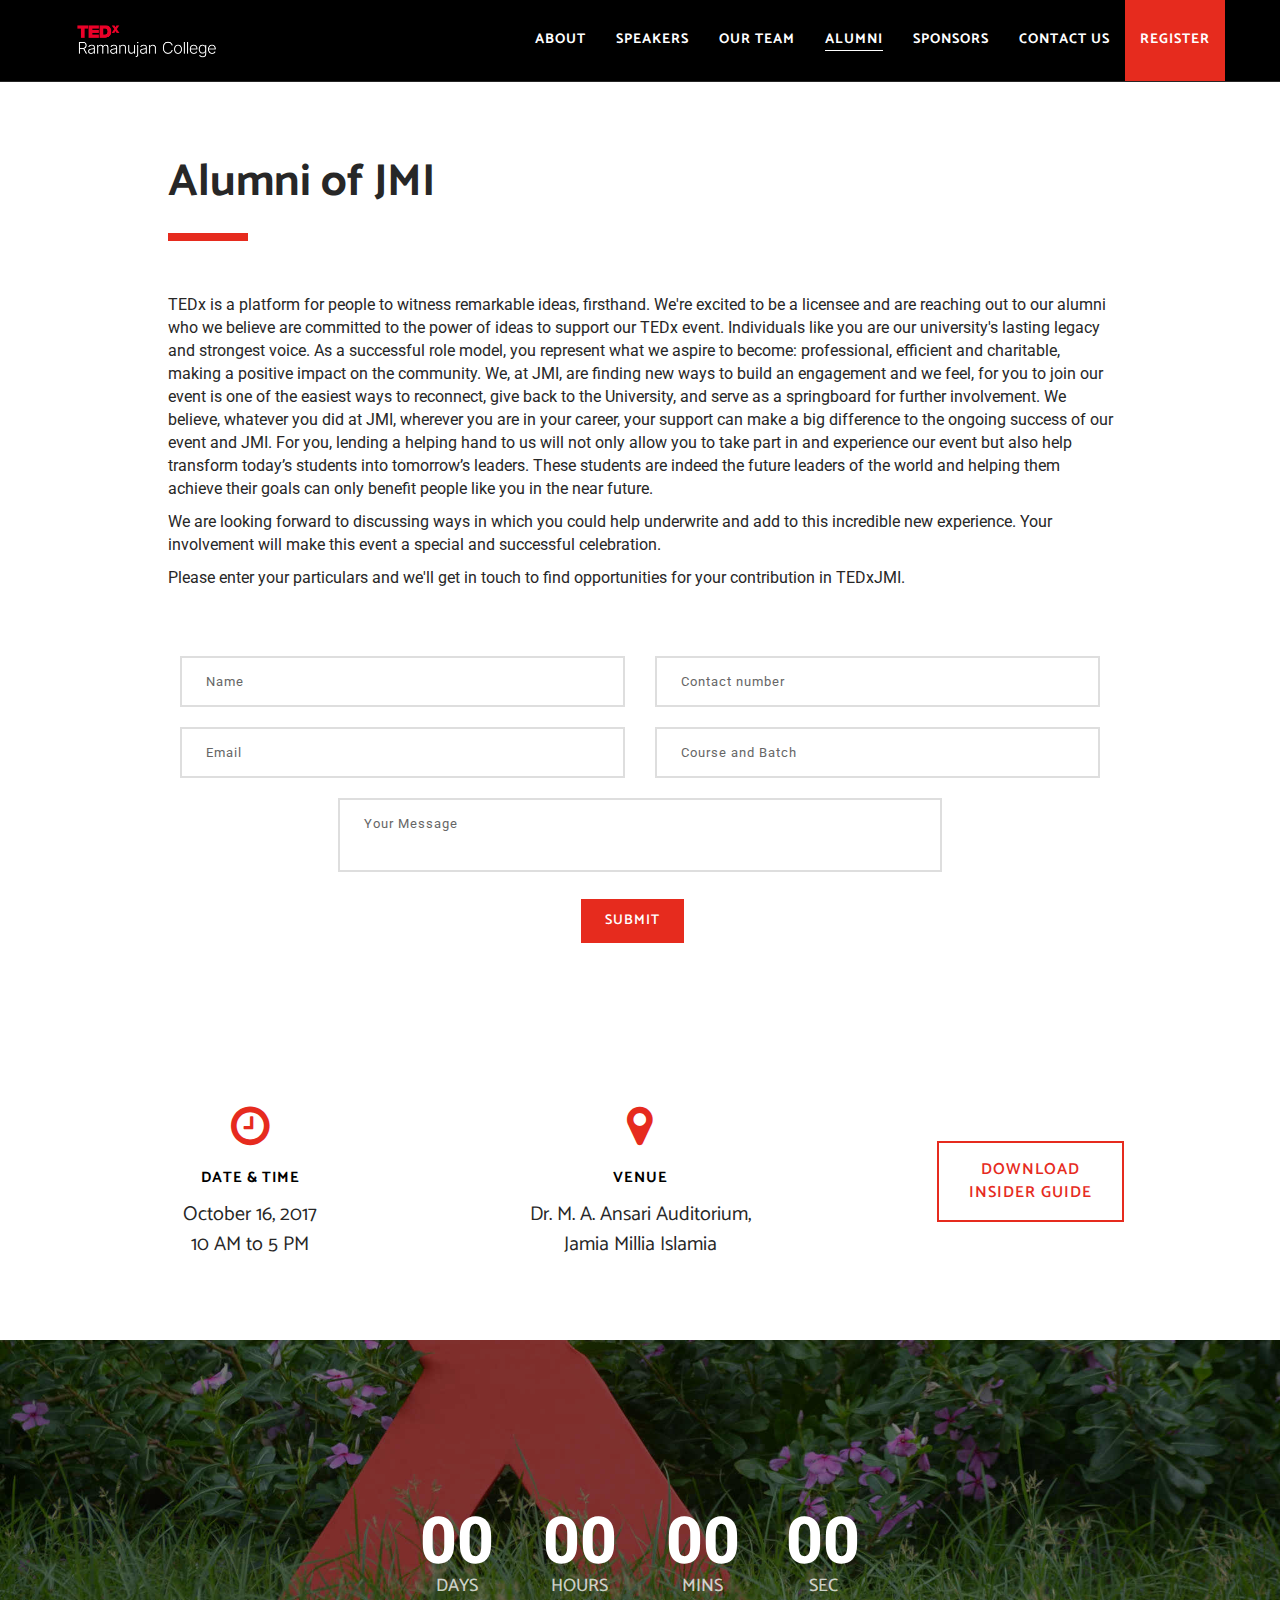
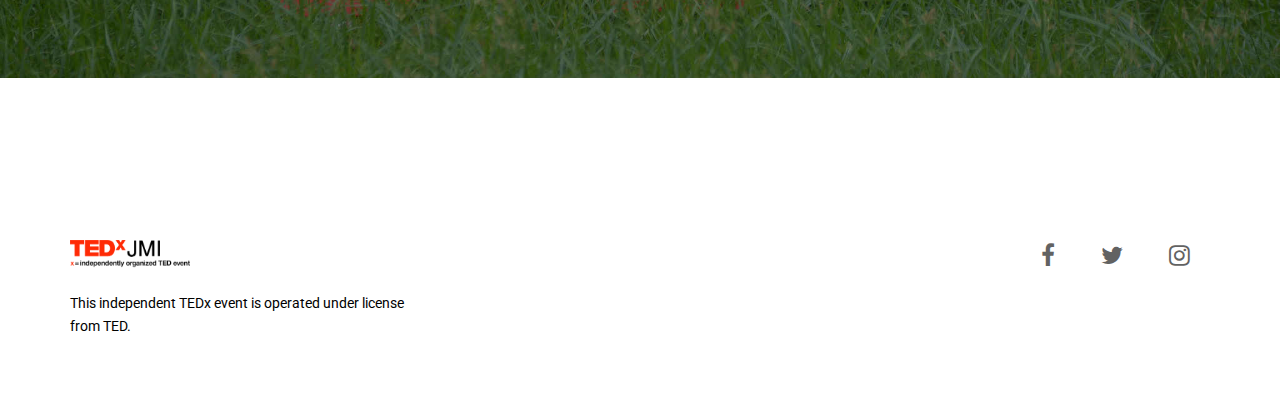
==== commit 6fb04b0f: "Added TEDx Ramanujan Logo" ====
--- a/alumni/index.html
+++ b/alumni/index.html
@@ -81,8 +81,8 @@
           </button>
 
           <a class="navbar-brand font-family-alt letter-spacing-1 text-extra-large text-uppercase" href="/">
-            <img class="logo-navbar-dark" src="../res/images/logos/dark.png" alt=""/>
-            <img class="logo-navbar-white" src="../res/images/logos/light.png" alt=""/>
+            <img class="logo-navbar-dark" src="../res/logo.png" alt="TEDxRamanujan College"/>
+            <img class="logo-navbar-white" src="../res/logo.png" alt="TedXRamanujan College"/>
           </a>
         </div>
         <!-- //.navbar-header -->
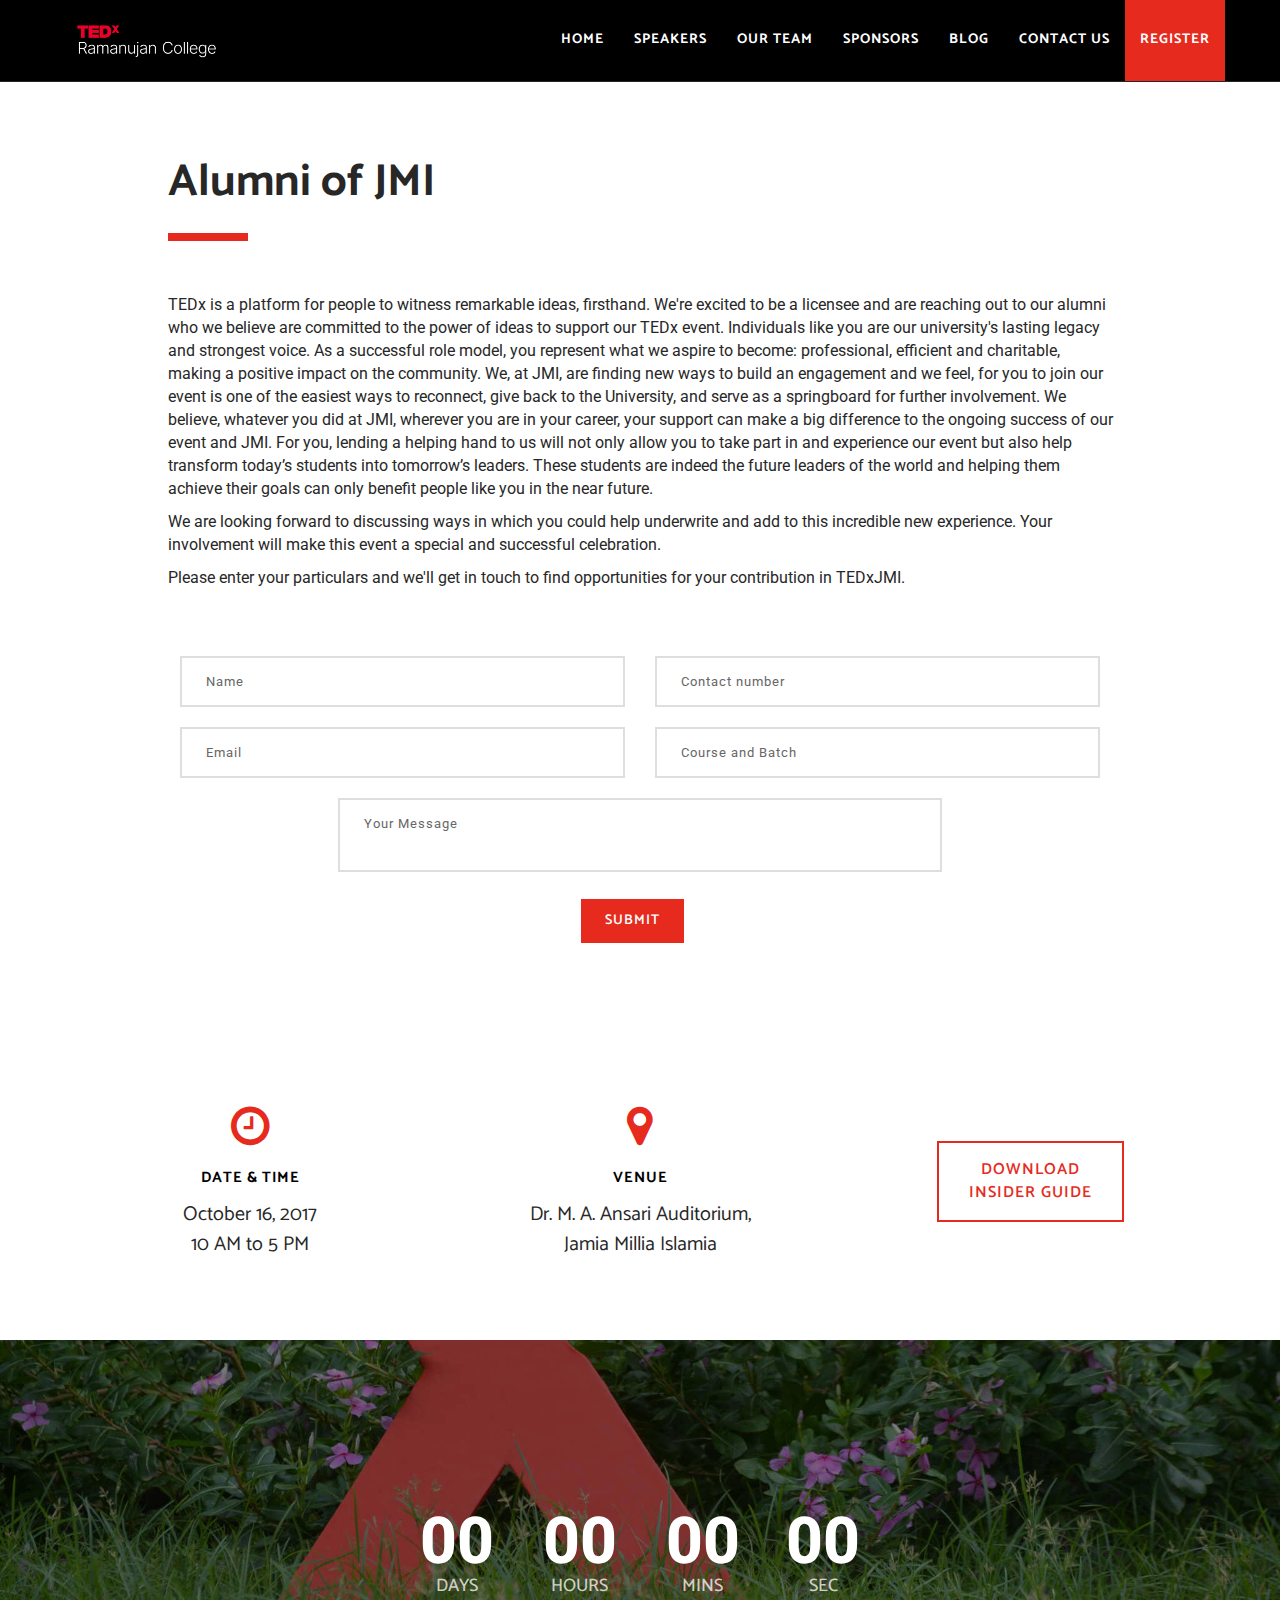
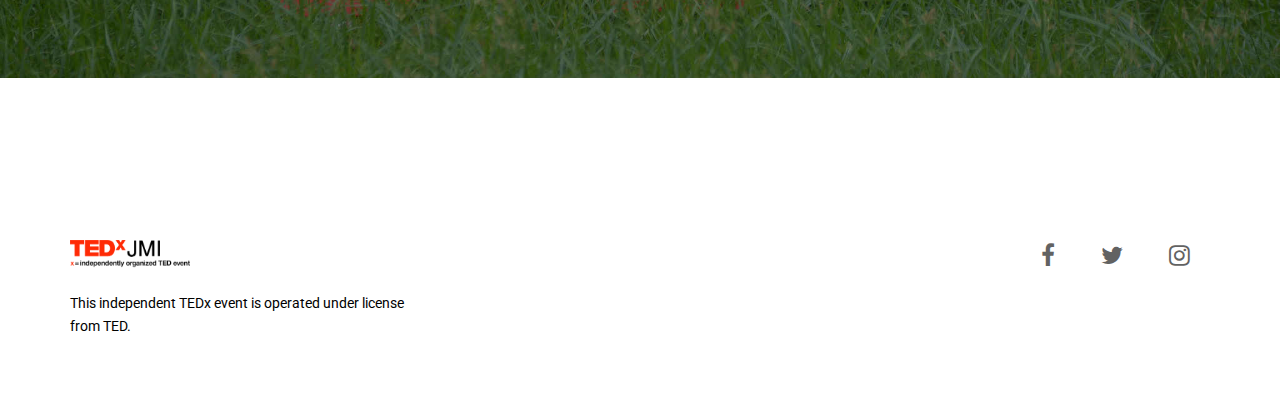
==== commit 42d1b1ab: "Updated Slideshow" ====
--- a/alumni/index.html
+++ b/alumni/index.html
@@ -89,12 +89,12 @@
 
         <div id="navbar" class="navbar-collapse collapse col-lg-9 pull-right">
           <ul class="nav navbar-nav font-family-alt letter-spacing-1 text-uppercase font-weight-700">
-            <li><a href="/" class="line-height-unset">About</a></li>
-            <li><a href="/speakers/" class="line-height-unset">Speakers</a></li>
-            <li><a href="/our-team/" class="line-height-unset">Our Team</a></li>
-            <li><a href="#page-top" class="page-scroll">Alumni</a></li>
-            <li><a href="/sponsors/" class="line-height-unset">Sponsors</a></li>
-            <li><a href="/contact/" class="line-height-unset">Contact Us</a></li>
+            <li><a href="../index.html" class="line-height-unset">Home</a></li>
+            <li><a href="../speakers/" class="line-height-unset">Speakers</a></li>
+            <li><a href="../our-team/" class="line-height-unset">Our Team</a></li>
+            <li><a href="../sponsors/" class="page-scroll">Sponsors</a></li>
+            <li><a href="https://tedxramanujancollege.hashnode.dev" class="line-height-unset">Blog</a></li>
+            <li><a href="../contact/" class="line-height-unset">Contact Us</a></li>
             <li class="bg-base-color">
               <a href="/register/" class="line-height-unset width-100">
                 Register
--- a/res/css/style.css
+++ b/res/css/style.css
@@ -73,14 +73,14 @@
 /* Home BG Slideshow */
 
 #home-bg-slideshow .bg-slideshow-wrapper .slides > .bg-cover:nth-child(1) {
-  background: url("../images/bg-home-1.jpg");
-}
-#home-bg-slideshow .bg-slideshow-wrapper .slides > .bg-cover:nth-child(2) {
-  background: url("../images/bg-home-2.jpg");
+  background: url("https://images.pexels.com/photos/9665216/pexels-photo-9665216.jpeg?auto=compress&cs=tinysrgb&w=1260&h=750&dpr=1");
+}
+/* #home-bg-slideshow .bg-slideshow-wrapper .slides > .bg-cover:nth-child(2) {
+  background: url("https://images.pexels.com/photos/9665216/pexels-photo-9665216.jpeg?auto=compress&cs=tinysrgb&w=1260&h=750&dpr=1");
 }
 #home-bg-slideshow .bg-slideshow-wrapper .slides > .bg-cover:nth-child(3) {
-  background: url("../images/bg-home-3.jpg");
-}
+  background: url("https://images.pexels.com/photos/9665216/pexels-photo-9665216.jpeg?auto=compress&cs=tinysrgb&w=1260&h=750&dpr=1");
+} */
 
 
 /* Home BG Slider */
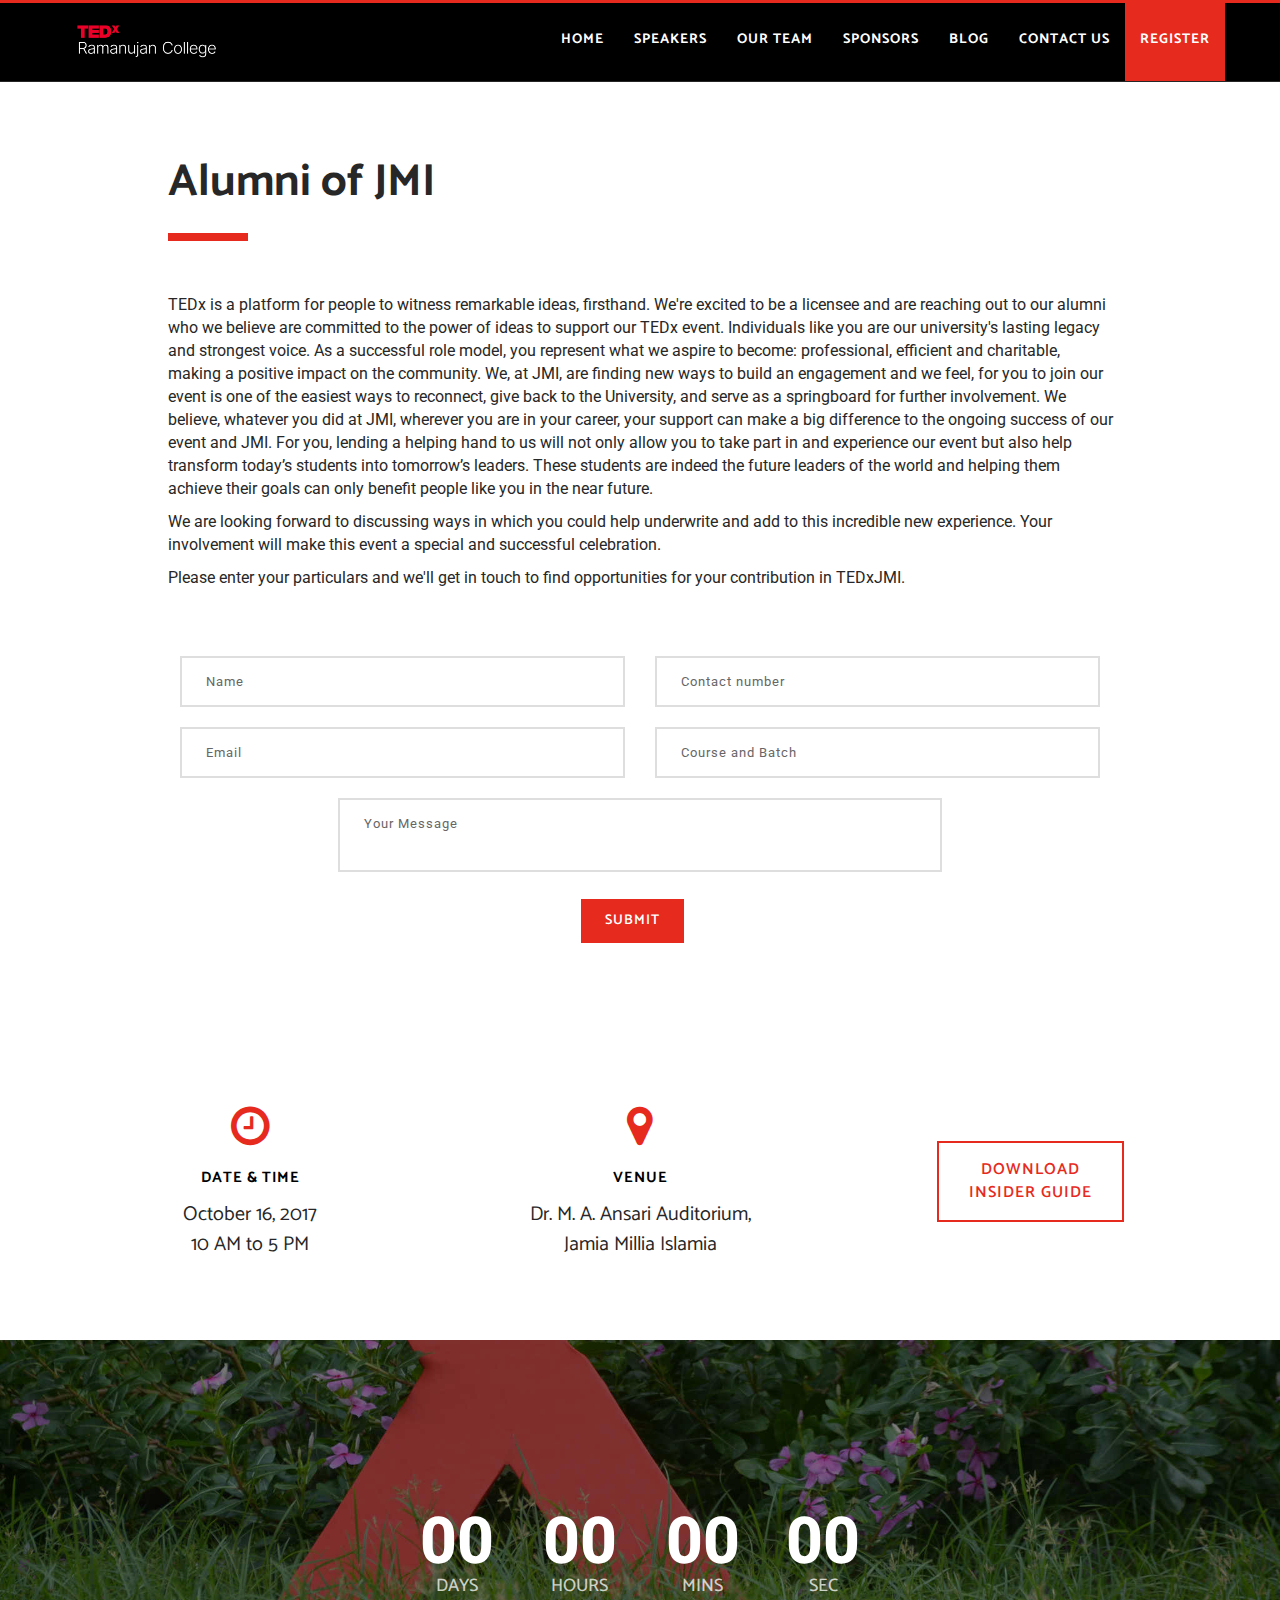
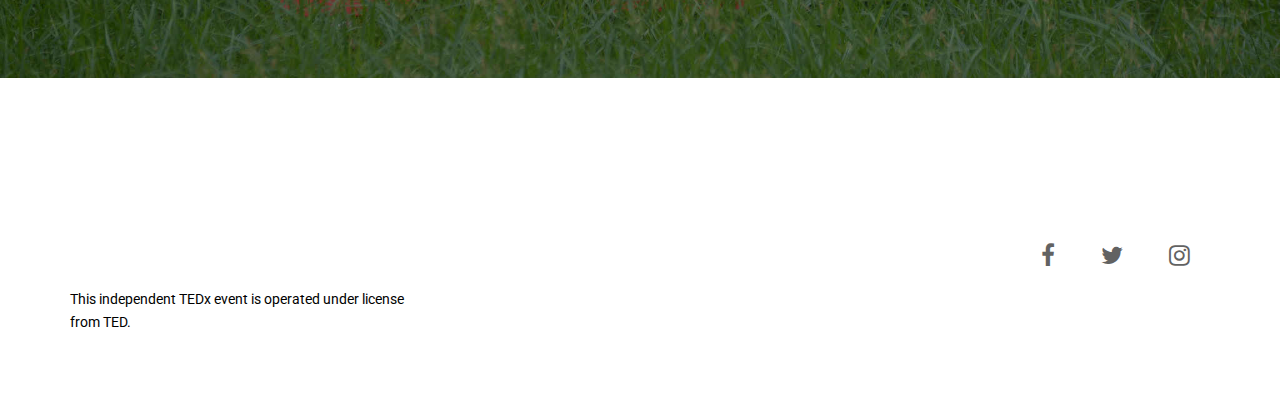
==== commit c285343a: "Added footer" ====
--- a/alumni/index.html
+++ b/alumni/index.html
@@ -280,39 +280,39 @@
 
 
 
-  <!-- Footer Start -->
-  <footer class="footer bg-white">
-    <div class="container">
-      <div class="row">
-        <div class="col-sm-4">
-          <div class="footer-logo xs-text-center">
-            <img src="../res/images/logos/light.png" alt="">
-          </div>
-          <!-- //.footer-logo -->
-          <p class="disclaimer xs-text-center">
-            This independent TEDx event is operated under license from TED.
-          </p>
-          <!-- //.disclaimer -->
-        </div>
-        <!-- //.col-sm-4 -->
-
-        <div class="col-sm-8">
-          <div class="footer-social text-right">
-            <ul class="list-inline list-unstyled no-margin xs-text-center xs-title-small title-medium">
-              <li><a href="https://www.facebook.com/tedxjmi/"><i class="fa fa-facebook"></i></a></li>
-              <li><a href="https://twitter.com/TEDx_JMI"><i class="fa fa-twitter"></i></a></li>
-              <li><a href="https://www.instagram.com/tedxjmi/"><i class="fa fa-instagram"></i></a></li>
-            </ul>
-          </div>
-          <!-- //.footer-social -->
-        </div>
-        <!-- //.col-sm-8 -->
-      </div>
-      <!-- //.row -->
-    </div>
-    <!-- //.container -->
-  </footer>
-  <!-- //Footer End -->
+ <!-- Footer Start -->
+ <footer class="footer bg-white">
+  <div class="container">
+    <div class="row">
+      <div class="col-sm-4">
+        <div class="footer-logo xs-text-center">
+          <img src="res/logo_white.png" alt="">
+        </div>
+        <!-- //.footer-logo -->
+        <p class="disclaimer xs-text-center">
+          This independent TEDx event is operated under license from TED.
+        </p>
+        <!-- //.disclaimer -->
+      </div>
+      <!-- //.col-sm-4 -->
+
+      <div class="col-sm-8">
+        <div class="footer-social text-right">
+          <ul class="list-inline list-unstyled no-margin xs-text-center xs-title-small title-medium">
+            <li><a href="https://facebook.com/tedxjmi"><i class="fa fa-facebook"></i></a></li>
+            <li><a href="https://twitter.com/TEDx_JMI"><i class="fa fa-twitter"></i></a></li>
+            <li><a href="https://instagram.com/tedxjmi"><i class="fa fa-instagram"></i></a></li>
+          </ul>
+        </div>
+        <!-- //.footer-social -->
+      </div>
+      <!-- //.col-sm-8 -->
+    </div>
+    <!-- //.row -->
+  </div>
+  <!-- //.container -->
+</footer>
+<!-- //Footer End -->
 
 
   <!-- Scroll to top -->
--- a/res/css/style.css
+++ b/res/css/style.css
@@ -72,9 +72,9 @@
 
 /* Home BG Slideshow */
 
-#home-bg-slideshow .bg-slideshow-wrapper .slides > .bg-cover:nth-child(1) {
+/* #home-bg-slideshow .bg-slideshow-wrapper .slides > .bg-cover:nth-child(1) {
   background: url("https://images.pexels.com/photos/9665216/pexels-photo-9665216.jpeg?auto=compress&cs=tinysrgb&w=1260&h=750&dpr=1");
-}
+} */
 /* #home-bg-slideshow .bg-slideshow-wrapper .slides > .bg-cover:nth-child(2) {
   background: url("https://images.pexels.com/photos/9665216/pexels-photo-9665216.jpeg?auto=compress&cs=tinysrgb&w=1260&h=750&dpr=1");
 }
